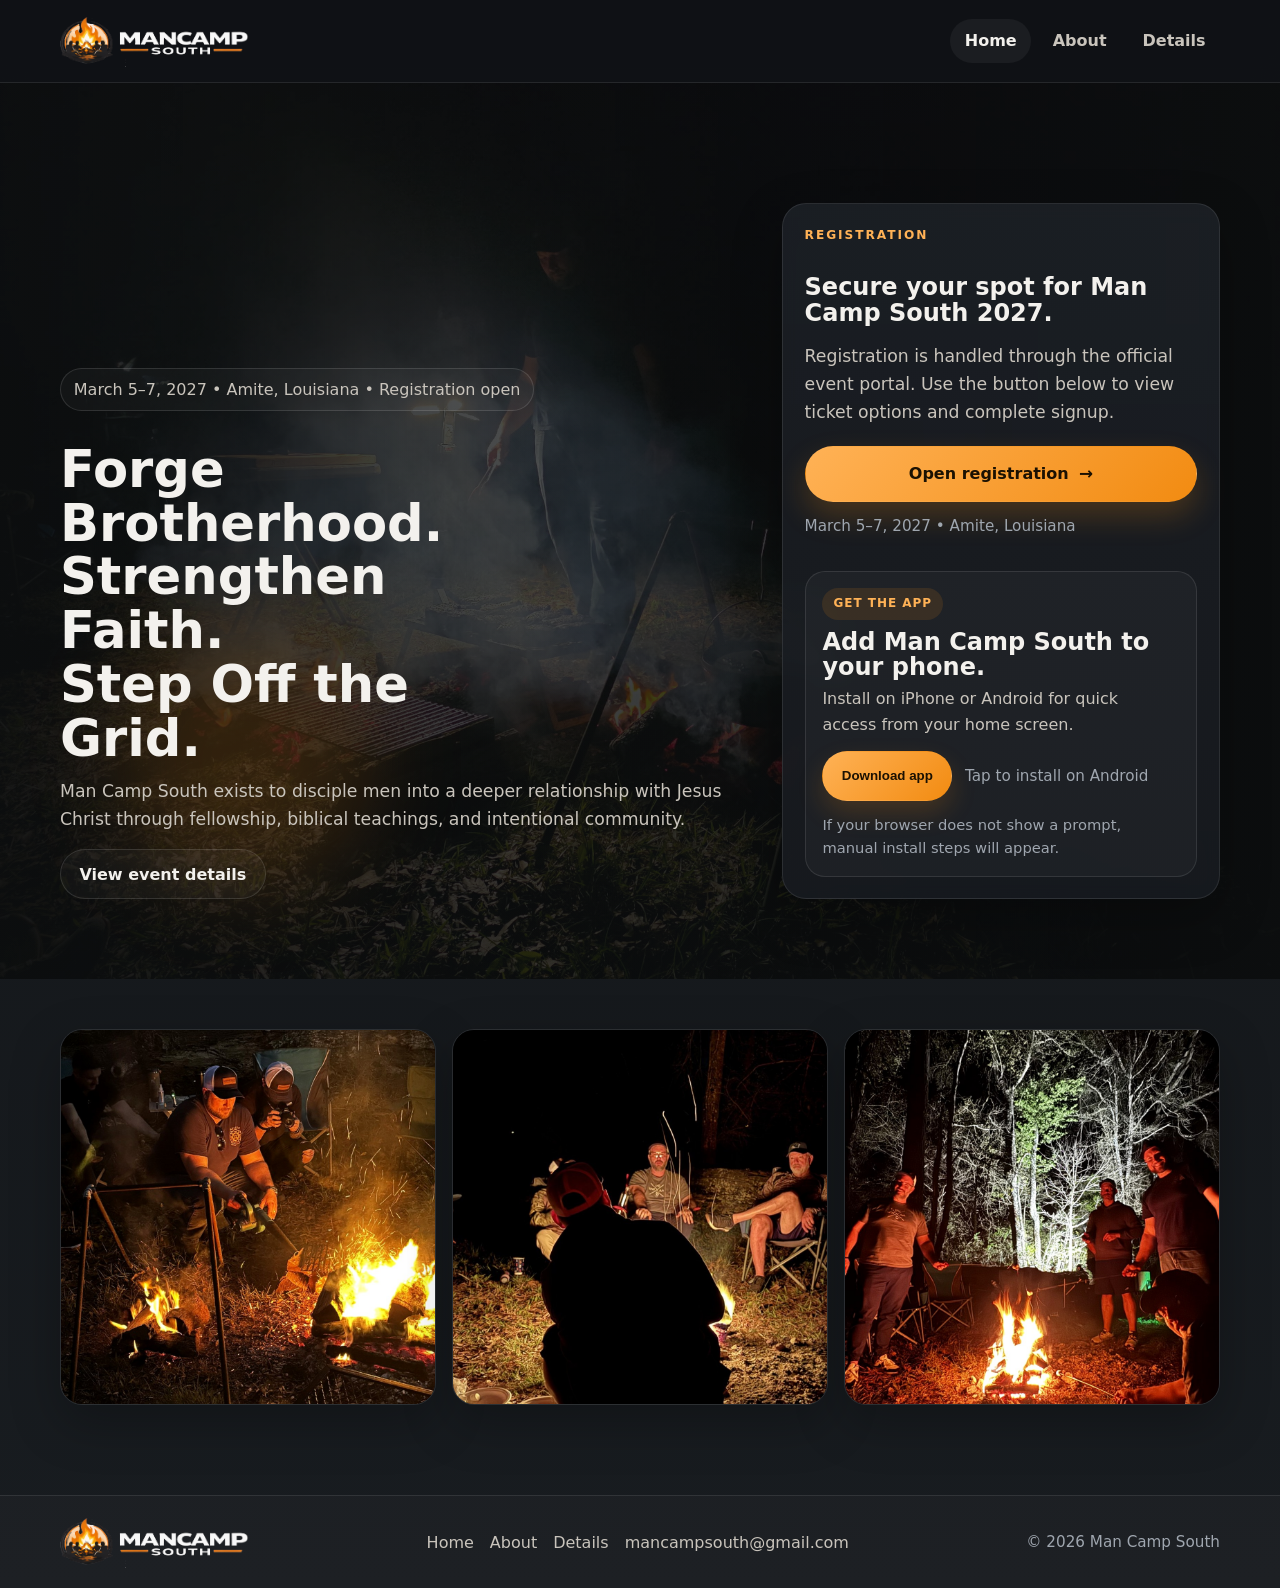
==== index.html @ b83e95d1 "Add files via upload" ====
<!DOCTYPE html>
<html lang="en">
<head>
  <meta charset="UTF-8" />
  <meta name="viewport" content="width=device-width, initial-scale=1.0" />
  <title>Man Camp South 2027</title>
  <meta name="description" content="Faith-centered men’s camp in Amite City, Louisiana focused on discipleship, fellowship, and biblical teaching. March 5–7, 2027." />
  <meta property="og:title" content="Man Camp South 2027" />
  <meta property="og:description" content="Faith-centered men’s camp in Amite City, Louisiana focused on discipleship, fellowship, and biblical teaching. March 5–7, 2027." />
  <meta property="og:image" content="assets/images/hero-home.jpg" />
  <link rel="icon" href="favicon.png" type="image/png" />
  <link rel="apple-touch-icon" href="icon-192.png" />
  <meta name="theme-color" content="#141619" />
  <meta name="apple-mobile-web-app-capable" content="yes" />
  <meta name="apple-mobile-web-app-status-bar-style" content="black-translucent" />
  <link rel="manifest" href="site.webmanifest" />
  <link rel="stylesheet" href="assets/css/styles.css" />
  <script defer src="assets/js/config.js"></script>
  <script defer src="assets/js/site.js"></script>
</head>
<body>
  <header class="site-header">
  <div class="container header-inner">
    <a class="brand" href="/" aria-label="Man Camp South home">
      <img src="assets/brand/logo-full.png" alt="Man Camp South logo" class="site-logo">
    </a>
    <nav class="nav">

        <a class="active" href="/">Home</a>
        <a href="/about/">About</a>
        <a href="/details/">Details</a>
      
    </nav>
  </div>
</header>

  <main>
    <section class="hero hero-clean">
      <div class="container hero-inner hero-grid">
        <div class="hero-copy hero-copy-tight">
          <div class="hero-kicker">March 5–7, 2027 • Amite, Louisiana • Registration open</div>
          <h1>Forge Brotherhood.<br>Strengthen Faith.<br>Step Off the Grid.</h1>
          <p class="lead">Man Camp South exists to disciple men into a deeper relationship with Jesus Christ through fellowship, biblical teachings, and intentional community.</p>
          <div class="btn-row">
            <a class="btn btn-secondary" href="/details/">View event details</a>
          </div>
        </div>
        <div class="hero-aside card glass-card registration-card" id="registration-widget">
          <div class="eyebrow">Registration</div>
          <h3>Secure your spot for Man Camp South 2027.</h3>
          <p class="lead small-card-copy">Registration is handled through the official event portal. Use the button below to view ticket options and complete signup.</p>
          <div class="registration-actions">
            <a class="btn btn-primary btn-register-lg" href="https://events.franklynsolutions.com/mancampsouth/mcs-2027" target="_blank" rel="noopener">Open registration</a>
            <div class="small">March 5–7, 2027 • Amite, Louisiana</div>
          </div>
          <div class="install-panel" id="install-panel">
            <div class="install-badge">Get the app</div>
            <h3>Add Man Camp South to your phone.</h3>
            <p class="small-card-copy">Install on iPhone or Android for quick access from your home screen.</p>
            <div class="install-actions">
              <button class="btn btn-primary" type="button" id="install-app-btn">Download app</button>
              <div class="small" id="install-status">Works on iPhone and Android</div>
            </div>
            <div class="install-help" id="install-help" hidden></div>
          </div>
        </div>
      </div>
    </section>

    <section class="section-sm">
      <div class="container gallery-band gallery-band-polished gallery-band-centered">
        <img src="assets/images/steaks-vertical-card.jpg" alt="Preparing food over the fire">
        <img src="assets/images/campfire-wide-card.jpg" alt="Campfire cooking scene at night">
        <img src="assets/images/pot-vertical-card.jpg" alt="Dutch oven over the fire">
      </div>
    </section>
  </main>

  <footer class="site-footer">
  <div class="container footer-inner">
    <div class="footer-brand-wrap">
      <a class="footer-brand" href="/" aria-label="Man Camp South home">
        <img src="assets/brand/logo-full.png" alt="Man Camp South logo" class="footer-logo">
      </a>
    </div>
    <div class="footer-links">
      <a href="/">Home</a>
      <a href="/about/">About</a>
      <a href="/details/">Details</a>
      <a data-email href="mailto:mancampsouth@gmail.com">mancampsouth@gmail.com</a>
    </div>
    <div class="small">© <span id="year"></span> Man Camp South</div>
  </div>
</footer>
  <div class="install-modal" id="install-modal" hidden>
    <div class="install-dialog">
      <div class="install-badge">Install Man Camp South</div>
      <h3 id="install-modal-title">Add this site to your home screen</h3>
      <p id="install-modal-copy">Use the steps below to install the site like an app.</p>
      <div class="install-steps" id="install-steps"></div>
      <div class="btn-row">
        <button class="btn btn-primary" type="button" id="install-close-btn">Done</button>
      </div>
    </div>
  </div>
</body>
</html>
---- assets/css/styles.css ----
:root{
  --bg:#141619;
  --bg-2:#1b1f24;
  --bg-3:#232830;
  --card:#20252c;
  --card-soft:rgba(255,255,255,.04);
  --text:#f3f1ed;
  --muted:#c9c4bc;
  --muted-2:#9fa6af;
  --line:rgba(255,255,255,.09);
  --accent:#f28b11;
  --accent-2:#ffb256;
  --accent-soft:rgba(242,139,17,.12);
  --shadow:0 18px 50px rgba(0,0,0,.26);
  --radius:24px;
  --radius-sm:18px;
  --max:1160px;
}
*{box-sizing:border-box}
html{scroll-behavior:smooth}
body{
  margin:0;
  font-family:Inter,ui-sans-serif,system-ui,-apple-system,BlinkMacSystemFont,"Segoe UI",sans-serif;
  background:linear-gradient(180deg,#121417 0%,#181c20 100%);
  color:var(--text);
  line-height:1.6;
}
a{color:inherit;text-decoration:none}
img{display:block;max-width:100%}
.container{width:min(var(--max),calc(100% - 2rem));margin:0 auto}
.section{padding:80px 0}
.section-sm{padding:50px 0}
.section-tight{padding:34px 0}
h1,h2,h3{margin:0 0 .8rem;line-height:1.05}
h1{font-size:clamp(3rem,7vw,5.5rem);max-width:12ch}
h2{font-size:clamp(2rem,4vw,3rem)}
h3{font-size:1.15rem}
p{margin:0 0 1rem;color:var(--muted)}
.lead{font-size:1.08rem;max-width:64ch}
.small{font-size:.95rem;color:var(--muted-2)}
.eyebrow{
  display:inline-block;
  text-transform:uppercase;
  letter-spacing:.16em;
  font-size:.76rem;
  font-weight:800;
  color:var(--accent-2);
  margin-bottom:.9rem;
}
.muted-note{color:var(--muted-2)}
.site-header{
  position:sticky;top:0;z-index:20;
  backdrop-filter:blur(14px);
  background:rgba(16,18,21,.86);
  border-bottom:1px solid var(--line);
}
.header-inner{
  min-height:82px;
  display:flex;align-items:center;justify-content:space-between;gap:1rem;
}
.brand{display:inline-flex;align-items:center}
.brand img{display:block;width:auto}
.nav{display:flex;gap:.45rem;flex-wrap:wrap;align-items:center}
.nav a{
  color:var(--muted);
  font-weight:700;
  padding:.58rem .9rem;
  border-radius:999px;
  transition:.18s ease;
}
.nav a:hover,.nav a.active{
  color:var(--text);
  background:rgba(255,255,255,.05);
}
.btn-row{display:flex;gap:.9rem;flex-wrap:wrap}
.btn{
  display:inline-flex;align-items:center;justify-content:center;
  min-height:50px;padding:0 1.15rem;border-radius:999px;
  border:1px solid transparent;font-weight:800;transition:.18s ease;
}
.btn:hover{transform:translateY(-1px)}
.btn-primary{
  color:#1b1102;
  background:linear-gradient(135deg,var(--accent-2),var(--accent));
  box-shadow:0 12px 26px rgba(242,139,17,.18);
}
.btn-secondary{
  background:rgba(255,255,255,.03);
  border-color:rgba(255,255,255,.12);
}
.btn-disabled{opacity:.62;cursor:default;pointer-events:none}
.hero{
  position:relative;isolation:isolate;min-height:min(88vh,820px);
  display:grid;align-items:end;
}
.hero:before{
  content:"";position:absolute;inset:0;z-index:-2;
  background:
    linear-gradient(90deg, rgba(12,14,15,.9) 0%, rgba(12,14,15,.62) 42%, rgba(12,14,15,.9) 100%),
    linear-gradient(180deg, rgba(12,14,15,.15), rgba(12,14,15,.55)),
    url('../images/hero-home.jpg') center/cover no-repeat;
}
.hero:after{
  content:"";position:absolute;left:9%;bottom:10%;width:260px;height:260px;border-radius:50%;
  background:rgba(242,139,17,.16);filter:blur(44px);z-index:-1;
}
.hero-inner{padding:7.5rem 0 5rem}
.hero-copy{max-width:720px}
.hero-copy img.hero-logo{width:min(100%,440px);margin:0 0 1.15rem}
.hero-kicker{
  display:inline-flex;align-items:center;gap:.5rem;
  border:1px solid rgba(255,255,255,.12);
  background:rgba(255,255,255,.03);
  color:var(--muted);
  padding:.48rem .8rem;border-radius:999px;margin-bottom:1rem;
}
.hero-summary{
  margin-top:2rem;display:grid;grid-template-columns:repeat(3,minmax(0,1fr));gap:1rem;max-width:920px;
}
.summary-pill{
  padding:1rem 1rem 1.05rem;border-radius:20px;background:rgba(255,255,255,.05);
  border:1px solid rgba(255,255,255,.08)
}
.summary-pill strong{display:block;margin-bottom:.2rem}
.gallery-band{display:grid;grid-template-columns:1.4fr .9fr .9fr;gap:1rem}
.gallery-band img{
  width:100%;height:280px;object-fit:cover;border-radius:22px;border:1px solid var(--line);box-shadow:var(--shadow)
}
.grid-3,.grid-2,.products-grid,.stats-grid,.faq-grid{display:grid;gap:1.15rem}
.grid-3{grid-template-columns:repeat(3,minmax(0,1fr))}
.grid-2{grid-template-columns:repeat(2,minmax(0,1fr))}
.stats-grid{grid-template-columns:repeat(4,minmax(0,1fr))}
.products-grid{grid-template-columns:repeat(3,minmax(0,1fr))}
.faq-grid{grid-template-columns:repeat(2,minmax(0,1fr))}
.card{
  background:linear-gradient(180deg, rgba(255,255,255,.05), rgba(255,255,255,.03));
  border:1px solid var(--line);border-radius:var(--radius);padding:1.35rem;box-shadow:var(--shadow)
}
.card.flat{box-shadow:none}
.icon-badge{
  width:46px;height:46px;border-radius:14px;
  display:inline-flex;align-items:center;justify-content:center;
  background:var(--accent-soft);color:var(--accent-2);font-weight:900;margin-bottom:.95rem
}
.split{display:grid;grid-template-columns:1.03fr .97fr;gap:1.25rem;align-items:stretch}
.panel-image{overflow:hidden;border-radius:var(--radius);border:1px solid var(--line);box-shadow:var(--shadow)}
.panel-image img{width:100%;height:100%;object-fit:cover}
.cta-band{
  display:flex;align-items:center;justify-content:space-between;flex-wrap:wrap;gap:1.2rem;
  padding:1.4rem;border-radius:26px;border:1px solid rgba(242,139,17,.24);
  background:linear-gradient(135deg, rgba(242,139,17,.17), rgba(255,255,255,.03));
}
.notice{
  border:1px solid rgba(242,139,17,.25);background:rgba(242,139,17,.08);
  color:#f0dfc8;padding:1rem 1.05rem;border-radius:18px
}
.mono{font-family:ui-monospace,SFMono-Regular,Menlo,Consolas,monospace}
.kv-list{display:grid;gap:.55rem}
.kv-row{
  display:grid;grid-template-columns:190px 1fr;gap:1rem;padding:.8rem 0;border-bottom:1px solid var(--line)
}
.kv-row strong{color:var(--text)}
.timeline{display:grid;gap:.9rem}
.timeline-item{
  padding:1rem 1rem 1.05rem;border-radius:18px;background:rgba(255,255,255,.03);border:1px solid var(--line)
}
.timeline-item h3{margin-bottom:.25rem}
.check-list{display:grid;gap:.7rem}
.check-list > div{display:flex;gap:.7rem;align-items:flex-start}
.check{
  width:24px;height:24px;display:inline-flex;align-items:center;justify-content:center;
  background:var(--accent-soft);border-radius:999px;color:var(--accent-2);font-weight:900;flex:0 0 24px
}
.tag{
  display:inline-flex;align-items:center;border-radius:999px;
  padding:.38rem .7rem;background:var(--accent-soft);color:var(--accent-2);font-weight:800;font-size:.78rem;
  text-transform:uppercase;letter-spacing:.08em;margin-bottom:.65rem
}
.hero-subpage{
  position:relative;
  isolation:isolate;
  min-height:min(82vh,760px);
  display:flex;
  align-items:end;
  padding:0;
}
.hero-subpage:before{
  content:"";
  position:absolute;
  inset:0;
  z-index:-1;
  background:
    linear-gradient(180deg, rgba(12,14,15,.22), rgba(12,14,15,.58)),
    var(--hero-bg) center/cover no-repeat;
}
.hero-subpage .hero-inner{padding:6.5rem 0 4rem}
.banner{border-radius:24px;border:1px solid var(--line);overflow:hidden;box-shadow:var(--shadow)}
.banner img{width:100%}
.site-footer{
  margin-top:40px;border-top:1px solid var(--line);background:rgba(255,255,255,.02)
}
.footer-inner{
  min-height:92px;padding:1.2rem 0;display:flex;justify-content:space-between;align-items:center;gap:1rem;flex-wrap:wrap
}
.footer-links{display:flex;gap:1rem;flex-wrap:wrap}
.footer-links a{color:var(--muted)}
.product-card{
  overflow:hidden;border:1px solid var(--line);border-radius:24px;background:rgba(255,255,255,.03);box-shadow:var(--shadow)
}
.product-media img{width:100%;height:240px;object-fit:cover}
.product-body{padding:1.15rem}
.product-meta{display:flex;align-items:center;justify-content:space-between;gap:1rem;margin:1rem 0}
.price{font-size:1.3rem;font-weight:900;color:var(--text)}
.hero-minor-copy{max-width:56ch}
@media (max-width:980px){
  .grid-3,.stats-grid,.products-grid,.hero-summary,.faq-grid{grid-template-columns:1fr 1fr}
  .split,.gallery-band{grid-template-columns:1fr}
  .gallery-band img,.product-media img{height:240px}
}
@media (max-width:680px){
  .header-inner{padding:.5rem 0}
  .nav{width:100%}
  .grid-3,.grid-2,.stats-grid,.products-grid,.hero-summary,.faq-grid{grid-template-columns:1fr}
  .kv-row{grid-template-columns:1fr}
  h1{font-size:clamp(2.6rem,12vw,4rem)}
  .hero-inner{padding:6.5rem 0 4rem}
  .hero-copy img.hero-logo{width:min(100%,320px)}
  .site-logo{height:auto;width:auto;max-width:100%;max-height:68px;display:block;object-fit:contain}
  .footer-logo{height:auto;width:auto;max-width:100%;max-height:52px;display:block;object-fit:contain}
}

.site-logo{height:auto;width:auto;max-width:100%;max-height:68px;display:block;object-fit:contain}
.footer-brand{display:inline-flex;align-items:center}
.footer-logo{height:auto;width:auto;max-width:100%;max-height:52px;display:block;object-fit:contain}
.footer-brand-wrap{display:flex;align-items:center}
.hero-clean{min-height:min(82vh,760px)}
.hero-grid{display:grid;grid-template-columns:minmax(0,1.15fr) minmax(300px,.72fr);gap:1.4rem;align-items:end}
.hero-copy-tight{max-width:none}
.hero-mark{margin:0 0 1rem}
.hero-wordmark{font-size:clamp(3.1rem,8vw,6rem);font-weight:900;line-height:.92;letter-spacing:.01em;color:#fbf8f4;text-shadow:0 10px 30px rgba(0,0,0,.25)}
.hero-submark{display:flex;align-items:center;gap:.9rem;font-size:clamp(1.2rem,2vw,1.8rem);font-weight:900;letter-spacing:.42em;color:#fbf8f4;margin-top:.45rem}
.hero-submark span{flex:0 0 clamp(3.2rem,7vw,6rem);height:6px;border-radius:999px;background:linear-gradient(90deg,var(--accent),var(--accent-2))}
.hero-clean h1{font-size:clamp(2rem,4vw,3.35rem);max-width:14ch;margin-top:1rem}
.hero-aside{align-self:end}
.glass-card{background:linear-gradient(180deg,rgba(30,34,40,.82),rgba(23,26,31,.92));backdrop-filter:blur(8px);border:1px solid rgba(255,255,255,.09)}
.mini-points{display:grid;gap:.9rem;margin-top:1rem}
.mini-points div{display:grid;gap:.2rem}
.mini-points strong{font-size:1rem}
.mini-points span{color:var(--muted-2);font-size:.95rem}
.gallery-band-polished{border:none;background:transparent;padding:0;gap:1rem}
.gallery-band-polished img{border-radius:22px;border:1px solid var(--line);box-shadow:var(--shadow)}
.quick-grid{display:grid;gap:1rem}
.quick-grid-3{grid-template-columns:repeat(3,minmax(0,1fr))}
.compact-card{padding:1.2rem 1.1rem;min-height:unset}
.compact-card h3{margin-bottom:.35rem;font-size:1rem}
.compact-card p{margin:0;color:var(--muted)}
.split-balanced{grid-template-columns:repeat(2,minmax(0,1fr));align-items:stretch}
.accent-card{background:linear-gradient(180deg,rgba(242,139,17,.12),rgba(255,255,255,.03));border-color:rgba(242,139,17,.22)}
.notice strong{color:#fff}
@media (max-width: 960px){
  .hero-grid,.split-balanced,.quick-grid-3{grid-template-columns:1fr}
  .hero-aside{max-width:680px}
  .site-logo{height:auto;width:auto;max-width:100%;max-height:68px;display:block;object-fit:contain}
  .footer-logo{height:auto;width:auto;max-width:100%;max-height:52px;display:block;object-fit:contain}
}
@media (max-width: 640px){
  .wm-top{font-size:1.3rem}
  .wm-bottom{font-size:.72rem;gap:.35rem;letter-spacing:.24em}
  .wm-line{width:1.35rem;height:3px}
  .hero-submark{gap:.55rem;letter-spacing:.28em}
  .hero-submark span{height:4px}
}


.pretix-shell{padding:1.35rem;display:grid;gap:.8rem}
.pretix-shell h3{margin-bottom:.1rem}
.pretix-widget-compat{display:block;width:100%;min-height:420px}
.pretix-fallback{border:1px solid var(--line);border-radius:18px;padding:1rem;background:rgba(255,255,255,.03)}
.gallery-band-squares{grid-template-columns:repeat(3,minmax(0,1fr))}
.gallery-band-squares img{aspect-ratio:1/1;height:auto}
@media (max-width:980px){
  .gallery-band-squares{grid-template-columns:1fr}
  .gallery-band-squares img{aspect-ratio:16/10}
}


.gallery-band-centered{grid-template-columns:repeat(3,minmax(0,1fr));align-items:center}
.gallery-band-centered img:first-child,.gallery-band-centered img:last-child{aspect-ratio:1/1;height:auto}
.gallery-band-centered img:nth-child(2){aspect-ratio:1/1;height:auto;object-fit:cover}
.pretix-widget-note{color:var(--muted);margin-top:-.2rem}
.pretix-actions{margin-top:-.2rem}
.pretix-shell.widget-active{box-shadow:0 0 0 1px rgba(242,139,17,.35),0 16px 36px rgba(0,0,0,.24)}
.speaker-card-full{max-width:100%}
.site-footer .small:empty{display:none}
.speaker-feature{display:grid;grid-template-columns:minmax(280px,420px) minmax(0,1fr);gap:1.25rem;align-items:stretch}
.speaker-photo{padding:0;overflow:hidden;border-radius:var(--radius)}
.speaker-photo img{width:100%;height:100%;aspect-ratio:1/1;object-fit:cover;object-position:center top}
.speaker-copy{display:flex;flex-direction:column;justify-content:center}
@media (max-width:980px){.speaker-feature{grid-template-columns:1fr}}
@media (max-width:980px){
  .gallery-band-centered{grid-template-columns:1fr}
  .gallery-band-centered img:first-child,.gallery-band-centered img:last-child{aspect-ratio:16/10}
  .gallery-band-centered img:nth-child(2){height:240px}
}


.registration-card{display:grid;gap:1rem;align-content:center;min-height:360px}
.registration-card h3{font-size:1.5rem;margin-bottom:.1rem}
.small-card-copy{max-width:34ch;margin:0}
.registration-actions{display:grid;gap:.8rem;margin-top:.2rem}
.btn-register-lg{min-height:56px;font-size:1rem;padding:0 1.4rem;box-shadow:0 14px 30px rgba(242,139,17,.22)}
.btn-register-lg:after{content:"→";margin-left:.65rem;font-size:1.05rem}


/* v9 refinements */
.brand img.site-logo,.footer-logo{height:auto;width:auto;max-width:100%;max-height:52px;display:block;object-fit:contain}
.registration-card-inline{min-height:auto;grid-template-columns:minmax(0,1fr) auto;align-items:center;padding:1.4rem 1.5rem;}
.registration-card-inline .small-card-copy{max-width:50ch;}
.registration-section{padding-top:28px;padding-bottom:10px;}
@media (max-width:820px){.registration-card-inline{grid-template-columns:1fr;}}


.hero-subpage .hero-inner.hero-grid{display:grid;grid-template-columns:minmax(0,1.15fr) minmax(300px,.72fr);gap:1.4rem;align-items:end}
.hero-subpage .hero-copy{max-width:none}
.hero-subpage .registration-card{margin-top:0}
@media (max-width: 960px){
  .hero-subpage .hero-inner.hero-grid{grid-template-columns:1fr}
}


/* v11 consistency updates */
.hero-subpage .eyebrow{
  font-size:1rem;
  letter-spacing:.16em;
}
.hero-subpage h1{
  font-size:clamp(2rem,4vw,3.35rem);
  max-width:14ch;
  margin-top:1rem;
}
.hero-subpage .lead{
  font-size:1.12rem;
}



/* v13 mobile logo scaling fix */
.brand{display:inline-flex;align-items:center;max-width:100%}
.footer-brand{display:inline-flex;align-items:center;max-width:100%}
@media (max-width:680px){
  .hero-subpage{min-height:auto}
  .site-logo{height:auto;width:auto;max-width:100%;max-height:68px;display:block;object-fit:contain}
  .footer-logo{height:auto;width:auto;max-width:100%;max-height:52px;display:block;object-fit:contain}
}


/* v15 consistency and details cleanup */
.hero-subpage.hero-subpage-home{
  position:relative;
  isolation:isolate;
  min-height:min(88vh,820px);
  display:grid;
  align-items:end;
}
.hero-subpage.hero-subpage-home:before{
  content:"";
  position:absolute;
  inset:0;
  z-index:-1;
  background:
    linear-gradient(90deg, rgba(12,14,15,.9) 0%, rgba(12,14,15,.62) 42%, rgba(12,14,15,.9) 100%),
    linear-gradient(180deg, rgba(12,14,15,.15), rgba(12,14,15,.55)),
    url('../images/hero-home.jpg') center/cover no-repeat;
}
.hero-subpage.hero-subpage-home .hero-inner{
  padding:4.75rem 0 3.25rem;
}
.section-first-after-hero{
  padding-top:24px;
}
.faq-grid-compact{
  grid-template-columns:1fr;
  gap:.85rem;
  margin-top:.35rem;
}
.faq-grid-compact .card.flat{
  padding:1rem 1rem 1.05rem;
}
.faq-grid-compact h3{
  font-size:1rem;
  margin-bottom:.35rem;
}
@media (max-width:680px){
  .hero-subpage.hero-subpage-home{
    min-height:auto;
  }
  .hero-subpage.hero-subpage-home .hero-inner{
    padding:4rem 0 2.5rem;
  }
  .section-first-after-hero{
    padding-top:18px;
  }
}


.install-panel{margin-top:1rem;padding:1rem 1.05rem;border-radius:20px;border:1px solid rgba(255,255,255,.1);background:rgba(255,255,255,.03)}
.install-panel h3{margin:0 0 .35rem}
.install-panel p{margin:0 0 .85rem}
.install-actions{display:flex;flex-wrap:wrap;gap:.8rem;align-items:center}
.install-help{margin-top:.75rem;color:var(--muted-2);font-size:.92rem}
.install-help[hidden],.install-modal[hidden]{display:none !important}
.install-badge{display:inline-flex;align-items:center;gap:.45rem;padding:.4rem .7rem;border-radius:999px;background:var(--accent-soft);color:var(--accent-2);font-size:.75rem;font-weight:800;text-transform:uppercase;letter-spacing:.08em;margin-bottom:.65rem}
.install-modal{position:fixed;inset:0;z-index:50;background:rgba(7,9,11,.72);backdrop-filter:blur(10px);display:grid;place-items:center;padding:1rem}
.install-dialog{width:min(560px,100%);padding:1.35rem;border-radius:24px;border:1px solid var(--line);background:linear-gradient(180deg, rgba(32,37,44,.98), rgba(24,28,32,.98));box-shadow:var(--shadow)}
.install-steps{display:grid;gap:.8rem;margin:1rem 0}
.install-step{display:flex;gap:.75rem;align-items:flex-start;padding:.8rem .85rem;border-radius:18px;background:rgba(255,255,255,.03);border:1px solid var(--line)}
.install-step span{width:26px;height:26px;display:inline-flex;align-items:center;justify-content:center;border-radius:999px;background:var(--accent-soft);color:var(--accent-2);font-weight:900;flex:0 0 26px}
.body-lock{overflow:hidden}

.brand img.site-logo{max-height:68px}
.footer-logo{max-height:52px}
@media (max-width:680px){.brand img.site-logo{max-height:64px}.footer-logo{max-height:52px}}


/* v22 header + install refinements */
.header-inner{flex-wrap:nowrap}
.brand{flex:0 0 auto}
.nav{flex:1 1 auto;justify-content:flex-end}
#install-app-btn.btn-primary{color:#1b1102}
@media (max-width:680px){
  .header-inner{gap:.6rem;align-items:center}
  .nav{width:auto;gap:.2rem;justify-content:flex-end;flex-wrap:wrap}
  .nav a{padding:.5rem .72rem;font-size:.95rem}
  .brand img.site-logo{max-height:46px}
}
.brand img.site-logo{max-height:52px}
.footer-logo{max-height:52px}


/* v24 mobile header/nav correction */
.nav a{white-space:nowrap}
@media (max-width:680px){
  .header-inner{
    min-height:72px;
    gap:.5rem;
    align-items:center;
    justify-content:space-between;
    flex-wrap:nowrap;
  }
  .brand{
    flex:0 0 auto;
    min-width:0;
  }
  .brand img.site-logo{
    max-height:52px;
    width:auto;
    display:block;
  }
  .nav{
    flex:0 1 auto;
    width:auto;
    gap:.16rem;
    justify-content:flex-end;
    align-items:center;
    flex-wrap:nowrap;
  }
  .nav a{
    padding:.42rem .58rem;
    font-size:.88rem;
    line-height:1;
  }
}
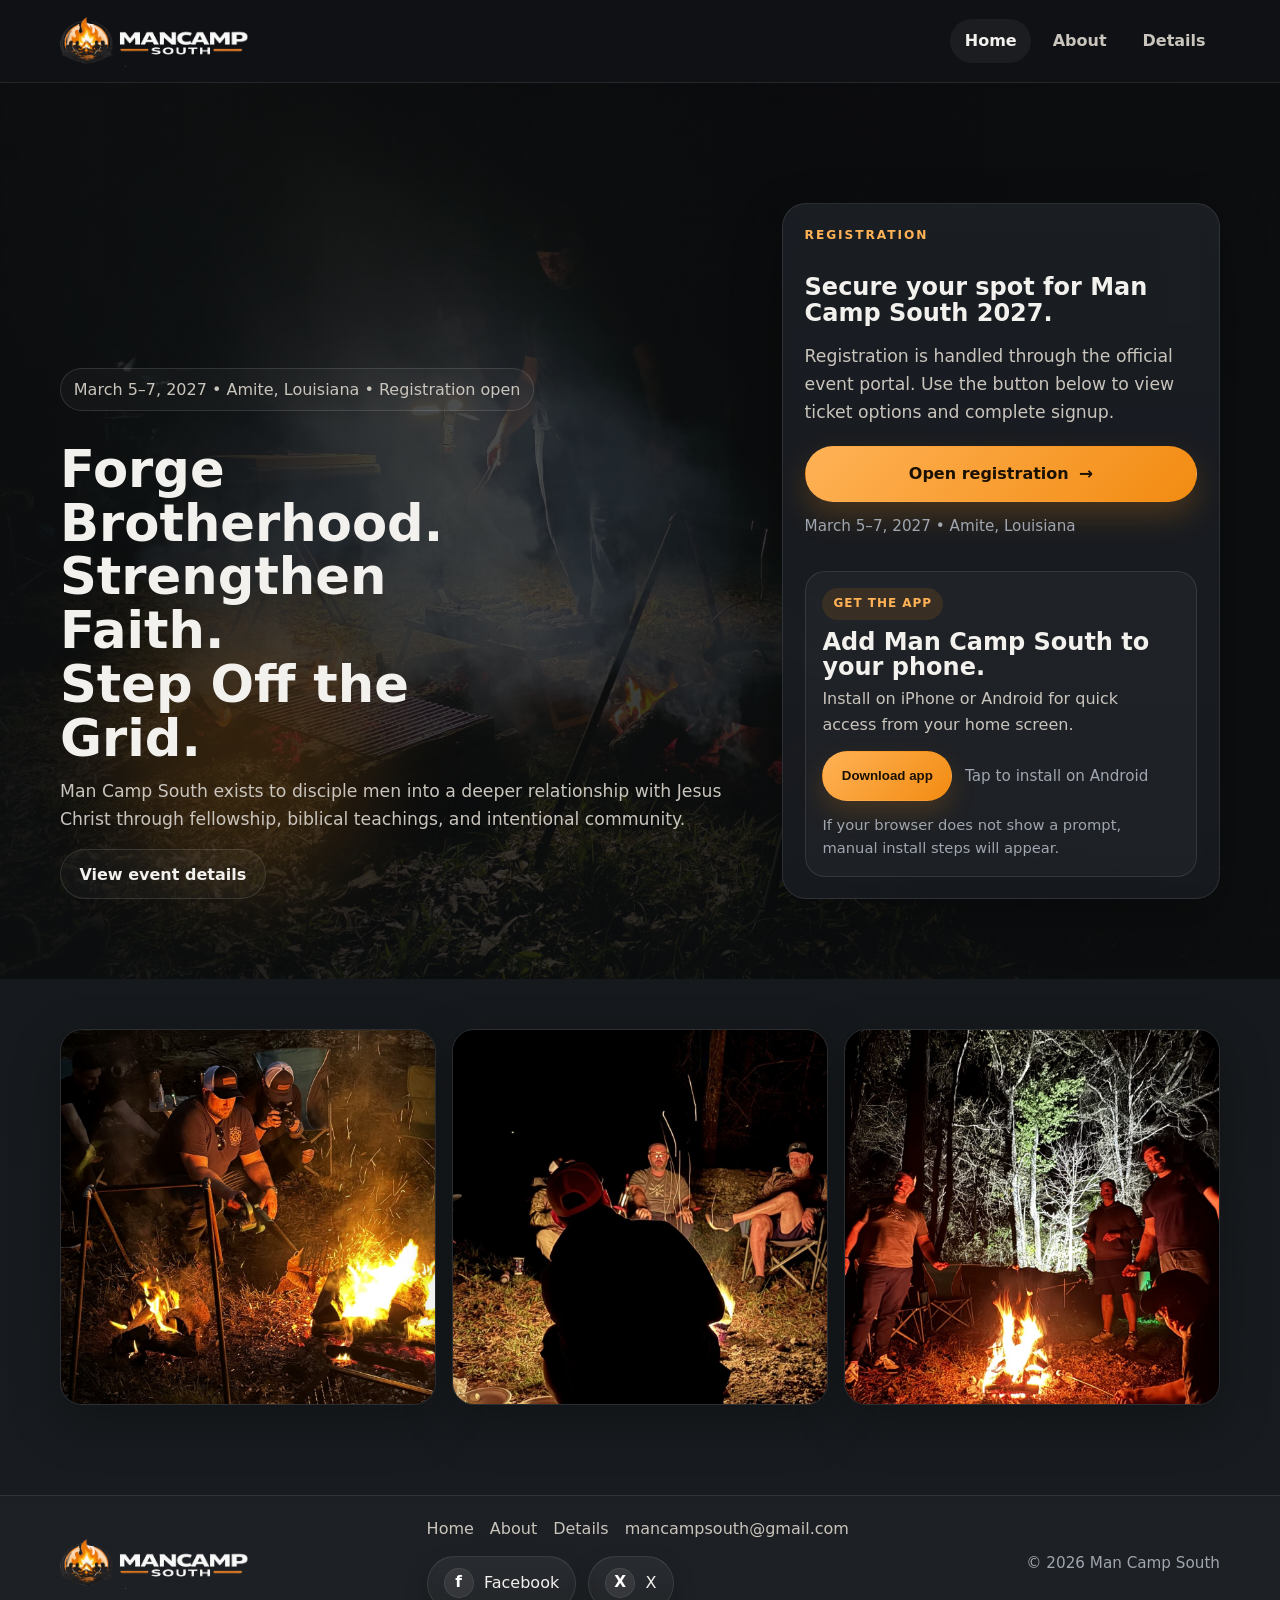
==== commit 81af8b35: "Add files via upload" ====
--- a/index.html
+++ b/index.html
@@ -83,11 +83,23 @@
         <img src="assets/brand/logo-full.png" alt="Man Camp South logo" class="footer-logo">
       </a>
     </div>
-    <div class="footer-links">
-      <a href="/">Home</a>
-      <a href="/about/">About</a>
-      <a href="/details/">Details</a>
-      <a data-email href="mailto:mancampsouth@gmail.com">mancampsouth@gmail.com</a>
+    <div class="footer-links-wrap">
+      <div class="footer-links">
+        <a href="/">Home</a>
+        <a href="/about/">About</a>
+        <a href="/details/">Details</a>
+        <a data-email href="mailto:mancampsouth@gmail.com">mancampsouth@gmail.com</a>
+      </div>
+      <div class="footer-socials" aria-label="Social media links">
+        <a class="social-pill" href="https://www.facebook.com/profile.php?id=61587904392355" target="_blank" rel="noopener" aria-label="Follow Man Camp South on Facebook">
+          <span class="social-icon" aria-hidden="true">f</span>
+          <span>Facebook</span>
+        </a>
+        <a class="social-pill" href="https://x.com/mancampsouth" target="_blank" rel="noopener" aria-label="Follow Man Camp South on X">
+          <span class="social-icon" aria-hidden="true">X</span>
+          <span>X</span>
+        </a>
+      </div>
     </div>
     <div class="small">© <span id="year"></span> Man Camp South</div>
   </div>
--- a/assets/css/styles.css
+++ b/assets/css/styles.css
@@ -470,3 +470,44 @@
     line-height:1;
   }
 }
+
+
+/* social links */
+.footer-links-wrap{display:grid;gap:.9rem}
+.footer-socials{display:flex;gap:.75rem;flex-wrap:wrap}
+.social-pill{
+  display:inline-flex;
+  align-items:center;
+  gap:.65rem;
+  padding:.72rem 1rem;
+  border-radius:999px;
+  border:1px solid rgba(255,255,255,.1);
+  background:linear-gradient(180deg,rgba(255,255,255,.055),rgba(255,255,255,.025));
+  color:var(--text);
+  box-shadow:0 10px 24px rgba(0,0,0,.18);
+  transition:transform .18s ease,border-color .18s ease,background .18s ease,box-shadow .18s ease;
+}
+.social-pill:hover{
+  transform:translateY(-2px);
+  border-color:rgba(242,139,17,.4);
+  background:linear-gradient(180deg,rgba(242,139,17,.14),rgba(255,255,255,.04));
+  box-shadow:0 16px 32px rgba(0,0,0,.22);
+}
+.social-icon{
+  width:30px;
+  height:30px;
+  border-radius:50%;
+  display:inline-grid;
+  place-items:center;
+  background:rgba(255,255,255,.08);
+  color:#fff;
+  font-weight:900;
+  font-size:.96rem;
+  line-height:1;
+  border:1px solid rgba(255,255,255,.08);
+}
+@media (max-width:680px){
+  .footer-links-wrap{width:100%}
+  .footer-socials{width:100%}
+  .social-pill{justify-content:center;flex:1 1 160px}
+}
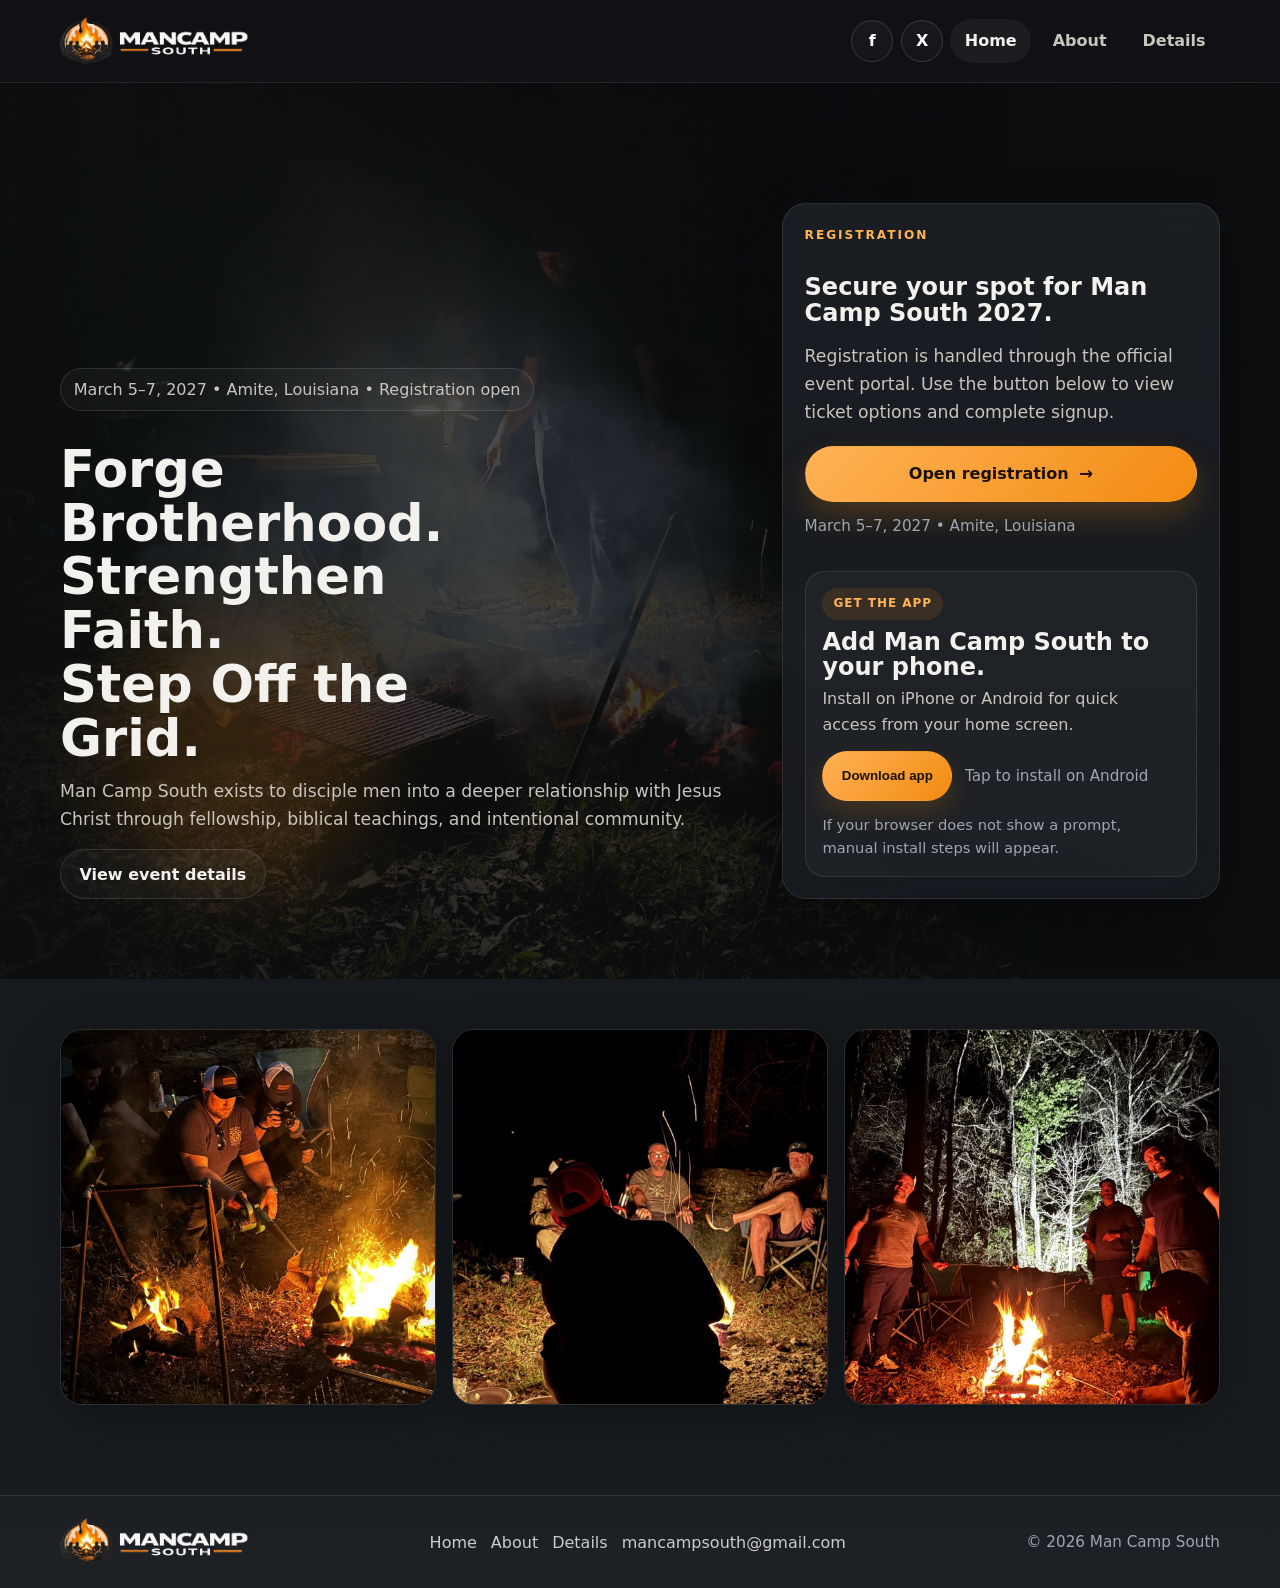
==== commit 969125a4: "Add files via upload" ====
--- a/index.html
+++ b/index.html
@@ -25,6 +25,14 @@
       <img src="assets/brand/logo-full.png" alt="Man Camp South logo" class="site-logo">
     </a>
     <nav class="nav">
+      <div class="nav-socials" aria-label="Social media links">
+        <a class="social-icon-link" href="https://www.facebook.com/profile.php?id=61587904392355" target="_blank" rel="noopener" aria-label="Follow Man Camp South on Facebook">
+          <span class="social-icon" aria-hidden="true">f</span>
+        </a>
+        <a class="social-icon-link" href="https://x.com/mancampsouth" target="_blank" rel="noopener" aria-label="Follow Man Camp South on X">
+          <span class="social-icon" aria-hidden="true">X</span>
+        </a>
+      </div>
 
         <a class="active" href="/">Home</a>
         <a href="/about/">About</a>
@@ -90,17 +98,7 @@
         <a href="/details/">Details</a>
         <a data-email href="mailto:mancampsouth@gmail.com">mancampsouth@gmail.com</a>
       </div>
-      <div class="footer-socials" aria-label="Social media links">
-        <a class="social-pill" href="https://www.facebook.com/profile.php?id=61587904392355" target="_blank" rel="noopener" aria-label="Follow Man Camp South on Facebook">
-          <span class="social-icon" aria-hidden="true">f</span>
-          <span>Facebook</span>
-        </a>
-        <a class="social-pill" href="https://x.com/mancampsouth" target="_blank" rel="noopener" aria-label="Follow Man Camp South on X">
-          <span class="social-icon" aria-hidden="true">X</span>
-          <span>X</span>
-        </a>
-      </div>
-    </div>
+</div>
     <div class="small">© <span id="year"></span> Man Camp South</div>
   </div>
 </footer>
--- a/assets/css/styles.css
+++ b/assets/css/styles.css
@@ -511,3 +511,82 @@
   .footer-socials{width:100%}
   .social-pill{justify-content:center;flex:1 1 160px}
 }
+
+
+/* v25 social icon cleanup */
+.nav{display:flex;gap:.45rem;flex-wrap:wrap;align-items:center}
+.nav-socials,.footer-socials{display:flex;align-items:center;gap:.5rem}
+.social-icon-link{
+  width:42px;
+  height:42px;
+  display:inline-flex;
+  align-items:center;
+  justify-content:center;
+  border-radius:999px;
+  border:1px solid rgba(255,255,255,.14);
+  background:linear-gradient(180deg,rgba(255,255,255,.04),rgba(255,255,255,.02));
+  color:var(--text);
+  transition:transform .18s ease,border-color .18s ease,background .18s ease;
+}
+.social-icon-link:hover{
+  transform:translateY(-1px);
+  border-color:rgba(242,139,17,.35);
+  background:linear-gradient(180deg,rgba(242,139,17,.12),rgba(255,255,255,.03));
+}
+.social-icon-link .social-icon{
+  width:18px;
+  height:18px;
+  border:none;
+  background:transparent;
+  font-size:1rem;
+}
+.footer-links-wrap{display:grid;gap:.9rem}
+.footer-links,.footer-socials{align-items:center}
+.footer-socials{justify-content:flex-start}
+.social-pill{all:unset}
+@media (max-width:680px){
+  .nav{gap:.2rem;justify-content:flex-end;flex-wrap:nowrap}
+  .nav-socials{gap:.35rem;margin-right:.15rem}
+  .social-icon-link{width:38px;height:38px}
+  .footer-socials{width:auto}
+}
+
+
+/* Footer social cleanup */
+.footer-links {
+  display: flex;
+  align-items: center;
+  gap: 14px;
+  flex-wrap: wrap;
+}
+
+.footer-links .social-icon {
+  width: 34px;
+  height: 34px;
+  border-radius: 50%;
+  border: 1px solid rgba(255,255,255,0.2);
+  display: inline-flex;
+  align-items: center;
+  justify-content: center;
+  color: #fff;
+  text-decoration: none;
+  flex: 0 0 auto;
+}
+
+.footer-links .social-icon:hover {
+  background: rgba(255,255,255,0.08);
+}
+
+.footer-links .footer-email {
+  color: #ccc;
+  font-size: 14px;
+}
+
+.footer-links a:not(.social-icon) {
+  color: #ccc;
+  text-decoration: none;
+}
+
+.footer-links a:not(.social-icon):hover {
+  color: #fff;
+}
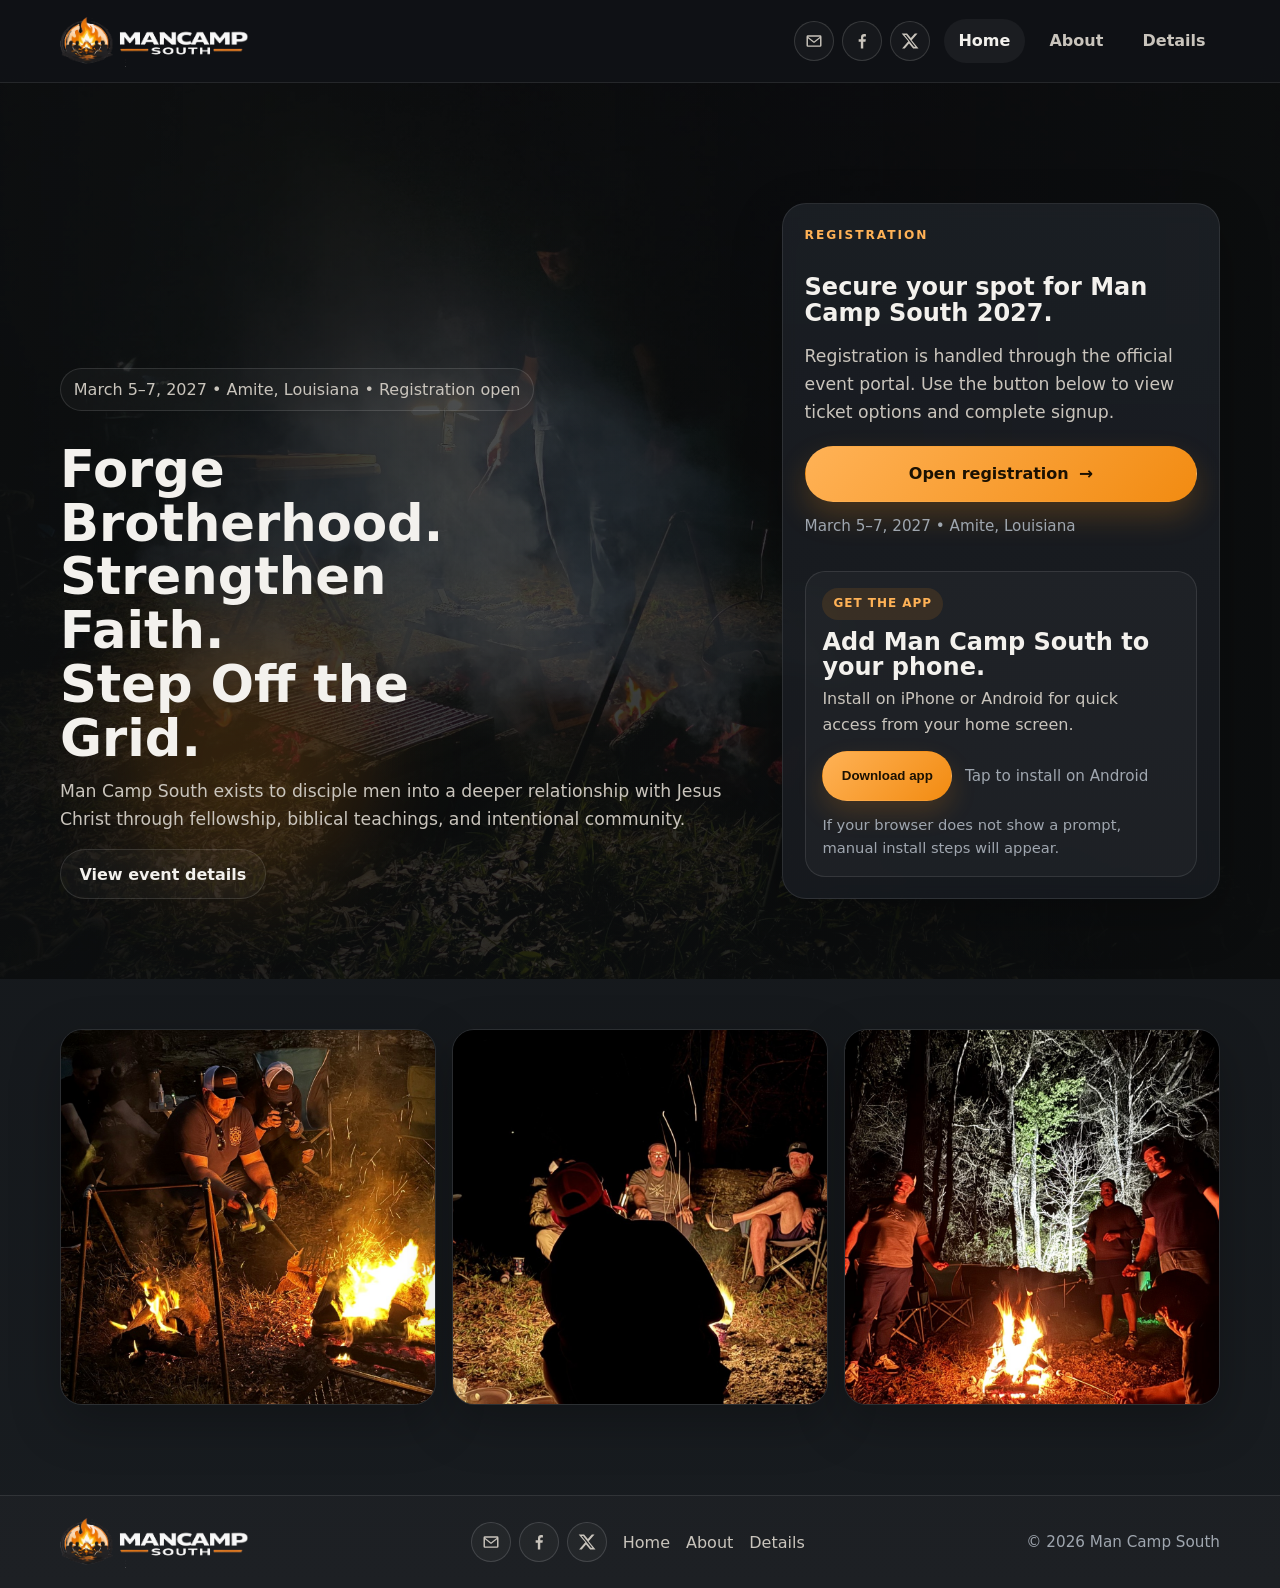
==== commit dd40865e: "Add files via upload" ====
--- a/index.html
+++ b/index.html
@@ -25,19 +25,20 @@
       <img src="assets/brand/logo-full.png" alt="Man Camp South logo" class="site-logo">
     </a>
     <nav class="nav">
-      <div class="nav-socials" aria-label="Social media links">
-        <a class="social-icon-link" href="https://www.facebook.com/profile.php?id=61587904392355" target="_blank" rel="noopener" aria-label="Follow Man Camp South on Facebook">
-          <span class="social-icon" aria-hidden="true">f</span>
+      <div class="nav-socials" aria-label="Contact and social links">
+        <a class="social-link social-link-header" href="mailto:mancampsouth@gmail.com" aria-label="Email Man Camp South">
+          <svg class="social-svg" viewBox="0 0 24 24" aria-hidden="true"><path d="M3 6.75A1.75 1.75 0 0 1 4.75 5h14.5A1.75 1.75 0 0 1 21 6.75v10.5A1.75 1.75 0 0 1 19.25 19H4.75A1.75 1.75 0 0 1 3 17.25V6.75Zm1.8.25 7.2 5.58L19.2 7H4.8Zm14.45 10.5V8.77l-6.71 5.2a.9.9 0 0 1-1.08 0l-6.71-5.2v8.73h14.5Z" fill="currentColor"/></svg>
         </a>
-        <a class="social-icon-link" href="https://x.com/mancampsouth" target="_blank" rel="noopener" aria-label="Follow Man Camp South on X">
-          <span class="social-icon" aria-hidden="true">X</span>
+        <a class="social-link social-link-header" href="https://www.facebook.com/profile.php?id=61587904392355" target="_blank" rel="noopener" aria-label="Follow Man Camp South on Facebook">
+          <svg class="social-svg" viewBox="0 0 24 24" aria-hidden="true"><path d="M13.5 21v-8h2.7l.4-3h-3.1V8.1c0-.9.3-1.6 1.7-1.6h1.5V3.8c-.3 0-1.2-.1-2.2-.1-2.2 0-3.7 1.3-3.7 3.9V10H8v3h2.6v8h2.9Z" fill="currentColor"/></svg>
+        </a>
+        <a class="social-link social-link-header" href="https://x.com/mancampsouth" target="_blank" rel="noopener" aria-label="Follow Man Camp South on X">
+          <svg class="social-svg" viewBox="0 0 24 24" aria-hidden="true"><path d="M17.8 3H21l-7 8 8.2 10h-6.4L10.8 15 5.7 21H2.5l7.5-8.8L2 3h6.5l4.5 5.5L17.8 3Zm-1.1 16h1.8L7.4 4.9H5.5L16.7 19Z" fill="currentColor"/></svg>
         </a>
       </div>
-
-        <a class="active" href="/">Home</a>
-        <a href="/about/">About</a>
-        <a href="/details/">Details</a>
-      
+      <a class="active" href="/">Home</a>
+      <a href="/about/">About</a>
+      <a href="/details/">Details</a>
     </nav>
   </div>
 </header>
@@ -92,13 +93,25 @@
       </a>
     </div>
     <div class="footer-links-wrap">
-      <div class="footer-links">
-        <a href="/">Home</a>
-        <a href="/about/">About</a>
-        <a href="/details/">Details</a>
-        <a data-email href="mailto:mancampsouth@gmail.com">mancampsouth@gmail.com</a>
+      <div class="footer-row">
+        <div class="footer-socials" aria-label="Contact and social links">
+          <a class="social-link social-link-footer" href="mailto:mancampsouth@gmail.com" aria-label="Email Man Camp South">
+            <svg class="social-svg" viewBox="0 0 24 24" aria-hidden="true"><path d="M3 6.75A1.75 1.75 0 0 1 4.75 5h14.5A1.75 1.75 0 0 1 21 6.75v10.5A1.75 1.75 0 0 1 19.25 19H4.75A1.75 1.75 0 0 1 3 17.25V6.75Zm1.8.25 7.2 5.58L19.2 7H4.8Zm14.45 10.5V8.77l-6.71 5.2a.9.9 0 0 1-1.08 0l-6.71-5.2v8.73h14.5Z" fill="currentColor"/></svg>
+          </a>
+          <a class="social-link social-link-footer" href="https://www.facebook.com/profile.php?id=61587904392355" target="_blank" rel="noopener" aria-label="Follow Man Camp South on Facebook">
+            <svg class="social-svg" viewBox="0 0 24 24" aria-hidden="true"><path d="M13.5 21v-8h2.7l.4-3h-3.1V8.1c0-.9.3-1.6 1.7-1.6h1.5V3.8c-.3 0-1.2-.1-2.2-.1-2.2 0-3.7 1.3-3.7 3.9V10H8v3h2.6v8h2.9Z" fill="currentColor"/></svg>
+          </a>
+          <a class="social-link social-link-footer" href="https://x.com/mancampsouth" target="_blank" rel="noopener" aria-label="Follow Man Camp South on X">
+            <svg class="social-svg" viewBox="0 0 24 24" aria-hidden="true"><path d="M17.8 3H21l-7 8 8.2 10h-6.4L10.8 15 5.7 21H2.5l7.5-8.8L2 3h6.5l4.5 5.5L17.8 3Zm-1.1 16h1.8L7.4 4.9H5.5L16.7 19Z" fill="currentColor"/></svg>
+          </a>
+        </div>
+        <div class="footer-links">
+          <a href="/">Home</a>
+          <a href="/about/">About</a>
+          <a href="/details/">Details</a>
+        </div>
       </div>
-</div>
+    </div>
     <div class="small">© <span id="year"></span> Man Camp South</div>
   </div>
 </footer>
--- a/assets/css/styles.css
+++ b/assets/css/styles.css
@@ -473,120 +473,206 @@
 
 
 /* social links */
-.footer-links-wrap{display:grid;gap:.9rem}
-.footer-socials{display:flex;gap:.75rem;flex-wrap:wrap}
-.social-pill{
+.header-socials,.footer-socials{display:flex;align-items:center;gap:.55rem;flex-wrap:wrap}
+.social-link{
   display:inline-flex;
   align-items:center;
-  gap:.65rem;
-  padding:.72rem 1rem;
-  border-radius:999px;
-  border:1px solid rgba(255,255,255,.1);
-  background:linear-gradient(180deg,rgba(255,255,255,.055),rgba(255,255,255,.025));
-  color:var(--text);
-  box-shadow:0 10px 24px rgba(0,0,0,.18);
-  transition:transform .18s ease,border-color .18s ease,background .18s ease,box-shadow .18s ease;
-}
-.social-pill:hover{
-  transform:translateY(-2px);
-  border-color:rgba(242,139,17,.4);
-  background:linear-gradient(180deg,rgba(242,139,17,.14),rgba(255,255,255,.04));
-  box-shadow:0 16px 32px rgba(0,0,0,.22);
-}
-.social-icon{
-  width:30px;
-  height:30px;
-  border-radius:50%;
-  display:inline-grid;
-  place-items:center;
-  background:rgba(255,255,255,.08);
-  color:#fff;
-  font-weight:900;
-  font-size:.96rem;
-  line-height:1;
-  border:1px solid rgba(255,255,255,.08);
-}
-@media (max-width:680px){
-  .footer-links-wrap{width:100%}
-  .footer-socials{width:100%}
-  .social-pill{justify-content:center;flex:1 1 160px}
-}
-
-
-/* v25 social icon cleanup */
-.nav{display:flex;gap:.45rem;flex-wrap:wrap;align-items:center}
-.nav-socials,.footer-socials{display:flex;align-items:center;gap:.5rem}
-.social-icon-link{
-  width:42px;
+  justify-content:center;
+  gap:.55rem;
+  min-width:42px;
   height:42px;
-  display:inline-flex;
-  align-items:center;
-  justify-content:center;
+  padding:0 .9rem;
   border-radius:999px;
   border:1px solid rgba(255,255,255,.14);
-  background:linear-gradient(180deg,rgba(255,255,255,.04),rgba(255,255,255,.02));
+  background:rgba(255,255,255,.03);
+  color:var(--muted);
+  transition:transform .18s ease,border-color .18s ease,background .18s ease,color .18s ease;
+}
+.social-link:hover{
+  transform:translateY(-1px);
   color:var(--text);
-  transition:transform .18s ease,border-color .18s ease,background .18s ease;
-}
-.social-icon-link:hover{
-  transform:translateY(-1px);
-  border-color:rgba(242,139,17,.35);
-  background:linear-gradient(180deg,rgba(242,139,17,.12),rgba(255,255,255,.03));
-}
-.social-icon-link .social-icon{
-  width:18px;
-  height:18px;
-  border:none;
-  background:transparent;
-  font-size:1rem;
-}
+  border-color:rgba(255,255,255,.26);
+  background:rgba(255,255,255,.06);
+}
+.social-link-header{
+  width:40px;
+  min-width:40px;
+  height:40px;
+  padding:0;
+}
+
 .footer-links-wrap{display:grid;gap:.9rem}
-.footer-links,.footer-socials{align-items:center}
-.footer-socials{justify-content:flex-start}
-.social-pill{all:unset}
+.footer-links-wrap .footer-links{align-items:center}
+.footer-socials .social-link{font-size:.95rem;font-weight:700}
+.footer-inner{align-items:center}
+@media (max-width:860px){
+  .header-inner{flex-wrap:wrap}
+  .nav{order:2;flex:1 1 100%;justify-content:flex-start}
+  .header-socials{margin-left:auto}
+}
 @media (max-width:680px){
-  .nav{gap:.2rem;justify-content:flex-end;flex-wrap:nowrap}
-  .nav-socials{gap:.35rem;margin-right:.15rem}
-  .social-icon-link{width:38px;height:38px}
-  .footer-socials{width:auto}
-}
-
-
-/* Footer social cleanup */
-.footer-links {
-  display: flex;
-  align-items: center;
-  gap: 14px;
-  flex-wrap: wrap;
-}
-
-.footer-links .social-icon {
-  width: 34px;
-  height: 34px;
-  border-radius: 50%;
-  border: 1px solid rgba(255,255,255,0.2);
-  display: inline-flex;
-  align-items: center;
-  justify-content: center;
-  color: #fff;
-  text-decoration: none;
-  flex: 0 0 auto;
-}
-
-.footer-links .social-icon:hover {
-  background: rgba(255,255,255,0.08);
-}
-
-.footer-links .footer-email {
-  color: #ccc;
-  font-size: 14px;
-}
-
-.footer-links a:not(.social-icon) {
-  color: #ccc;
-  text-decoration: none;
-}
-
-.footer-links a:not(.social-icon):hover {
-  color: #fff;
-}
+  .header-inner{
+    min-height:72px;
+    gap:.6rem;
+    align-items:center;
+    justify-content:space-between;
+  }
+  .brand{flex:0 0 auto;min-width:0}
+  .brand img.site-logo{max-height:52px;width:auto;display:block}
+  .nav{
+    order:2;
+    flex:1 1 100%;
+    width:100%;
+    gap:.22rem;
+    justify-content:flex-start;
+    align-items:center;
+    flex-wrap:wrap;
+    padding-top:.15rem;
+  }
+  .nav a{padding:.42rem .58rem;font-size:.88rem;line-height:1}
+  .header-socials{order:1;flex:0 0 auto;gap:.4rem}
+  .social-link-header{width:36px;min-width:36px;height:36px}
+  .footer-links-wrap{width:100%}
+  .footer-links{width:100%}
+  .footer-socials{width:100%}
+  .footer-socials .social-link{justify-content:center;flex:1 1 140px}
+}
+
+
+
+
+/* v27 header + footer icon alignment cleanup */
+.nav{
+  display:flex;
+  align-items:center;
+  gap:.65rem;
+  flex-wrap:wrap;
+  justify-content:flex-end;
+}
+
+.nav-socials{
+  display:flex;
+  align-items:center;
+  gap:.5rem;
+  margin-right:.25rem;
+}
+
+.social-link-footer{
+  width:40px;
+  min-width:40px;
+  height:40px;
+  padding:0;
+}
+
+.footer-inner{
+  display:grid;
+  grid-template-columns:auto 1fr auto;
+  align-items:center;
+  gap:1.5rem;
+}
+
+.footer-links-wrap{
+  display:flex;
+  justify-content:center;
+}
+
+.footer-row{
+  display:flex;
+  align-items:center;
+  justify-content:center;
+  gap:1rem;
+  flex-wrap:wrap;
+}
+
+.footer-socials{
+  display:flex;
+  align-items:center;
+  gap:.5rem;
+}
+
+.footer-links{
+  display:flex;
+  align-items:center;
+  gap:1rem;
+  flex-wrap:wrap;
+}
+
+.footer-links a{
+  color:var(--muted);
+  text-decoration:none;
+}
+
+.footer-links a:hover{
+  color:var(--text);
+}
+
+@media (max-width:900px){
+  .footer-inner{
+    grid-template-columns:1fr;
+    justify-items:center;
+    text-align:center;
+    gap:1rem;
+  }
+}
+
+@media (max-width:680px){
+  .nav{
+    gap:.35rem;
+    justify-content:flex-start;
+    width:100%;
+  }
+  .nav-socials{
+    order:-1;
+    margin-right:.1rem;
+  }
+  .footer-row{
+    gap:.75rem;
+  }
+}
+
+
+
+
+/* force sharper rendering */
+.social-svg{
+  shape-rendering:geometricPrecision;
+}
+
+
+/* v30 actual top icon size fix */
+.social-link{
+  width:40px;
+  height:40px;
+  min-width:40px;
+  display:inline-flex;
+  align-items:center;
+  justify-content:center;
+}
+
+.nav-socials .social-link,
+.footer-socials .social-link{
+  width:40px;
+  height:40px;
+  min-width:40px;
+  padding:0;
+}
+
+.nav-socials .social-svg,
+.footer-socials .social-svg{
+  width:20px !important;
+  height:20px !important;
+  display:block;
+  shape-rendering:geometricPrecision;
+  transform:none !important;
+}
+
+.nav-socials .social-link svg,
+.footer-socials .social-link svg{
+  width:20px !important;
+  height:20px !important;
+  display:block;
+}
+
+.nav-socials .social-link{
+  border-radius:999px;
+}
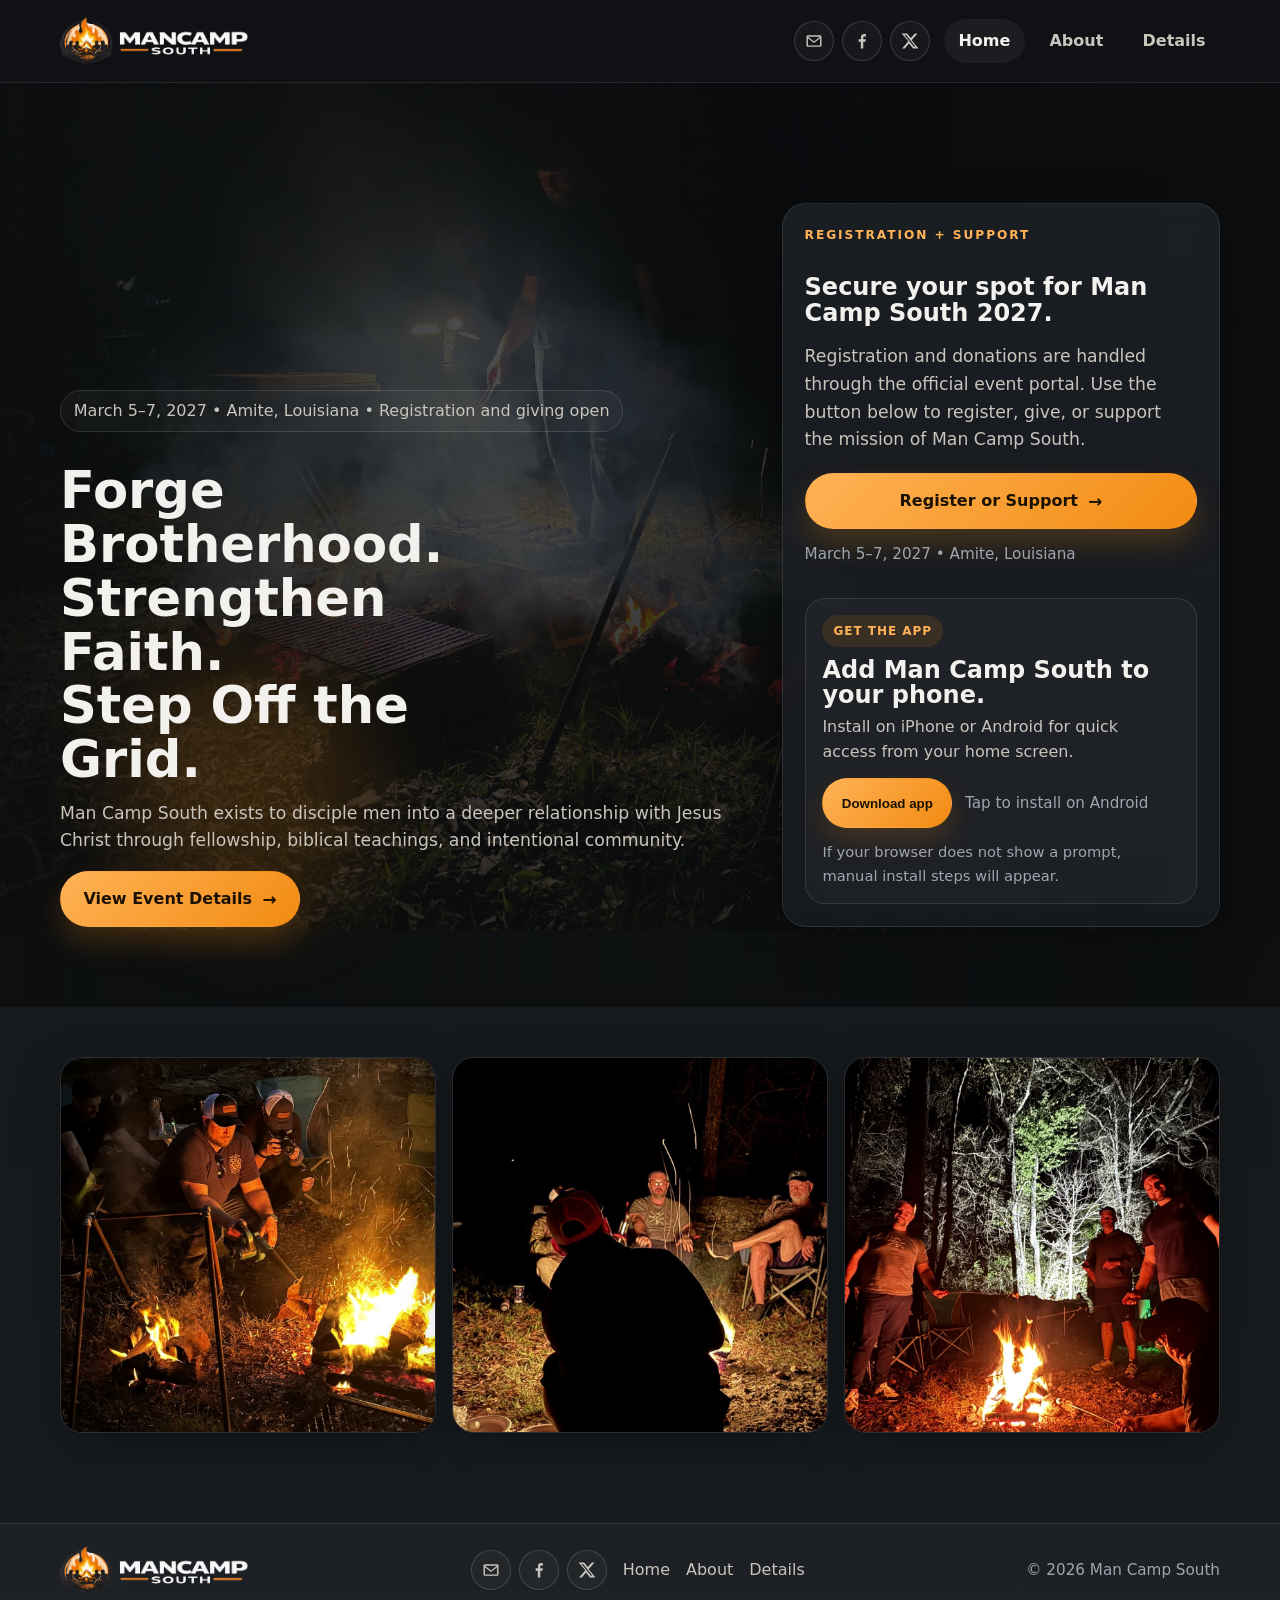
==== commit 54c20201: "Add files via upload" ====
--- a/index.html
+++ b/index.html
@@ -47,19 +47,19 @@
     <section class="hero hero-clean">
       <div class="container hero-inner hero-grid">
         <div class="hero-copy hero-copy-tight">
-          <div class="hero-kicker">March 5–7, 2027 • Amite, Louisiana • Registration open</div>
+          <div class="hero-kicker">March 5–7, 2027 • Amite, Louisiana • Registration and giving open</div>
           <h1>Forge Brotherhood.<br>Strengthen Faith.<br>Step Off the Grid.</h1>
           <p class="lead">Man Camp South exists to disciple men into a deeper relationship with Jesus Christ through fellowship, biblical teachings, and intentional community.</p>
           <div class="btn-row">
-            <a class="btn btn-secondary" href="/details/">View event details</a>
+            <a class="btn btn-primary btn-register-lg" href="/details/">View Event Details</a>
           </div>
         </div>
         <div class="hero-aside card glass-card registration-card" id="registration-widget">
-          <div class="eyebrow">Registration</div>
+          <div class="eyebrow">Registration + support</div>
           <h3>Secure your spot for Man Camp South 2027.</h3>
-          <p class="lead small-card-copy">Registration is handled through the official event portal. Use the button below to view ticket options and complete signup.</p>
+          <p class="lead small-card-copy">Registration and donations are handled through the official event portal. Use the button below to register, give, or support the mission of Man Camp South.</p>
           <div class="registration-actions">
-            <a class="btn btn-primary btn-register-lg" href="https://events.franklynsolutions.com/mancampsouth/mcs-2027" target="_blank" rel="noopener">Open registration</a>
+            <a class="btn btn-primary btn-register-lg" href="https://events.franklynsolutions.com/mancampsouth/mcs-2027" target="_blank" rel="noopener">Register or Support</a>
             <div class="small">March 5–7, 2027 • Amite, Louisiana</div>
           </div>
           <div class="install-panel" id="install-panel">
--- a/assets/css/styles.css
+++ b/assets/css/styles.css
@@ -676,3 +676,15 @@
 .nav-socials .social-link{
   border-radius:999px;
 }
+
+
+/* fixed hero background on desktop */
+@media (min-width:681px){
+  .hero:before,
+  .hero-subpage:before,
+  .hero-subpage.hero-subpage-home:before{
+    background-attachment:scroll, scroll, fixed;
+  }
+}
+
+.btn-inline{min-height:42px;padding:0 .95rem;font-size:.94rem}
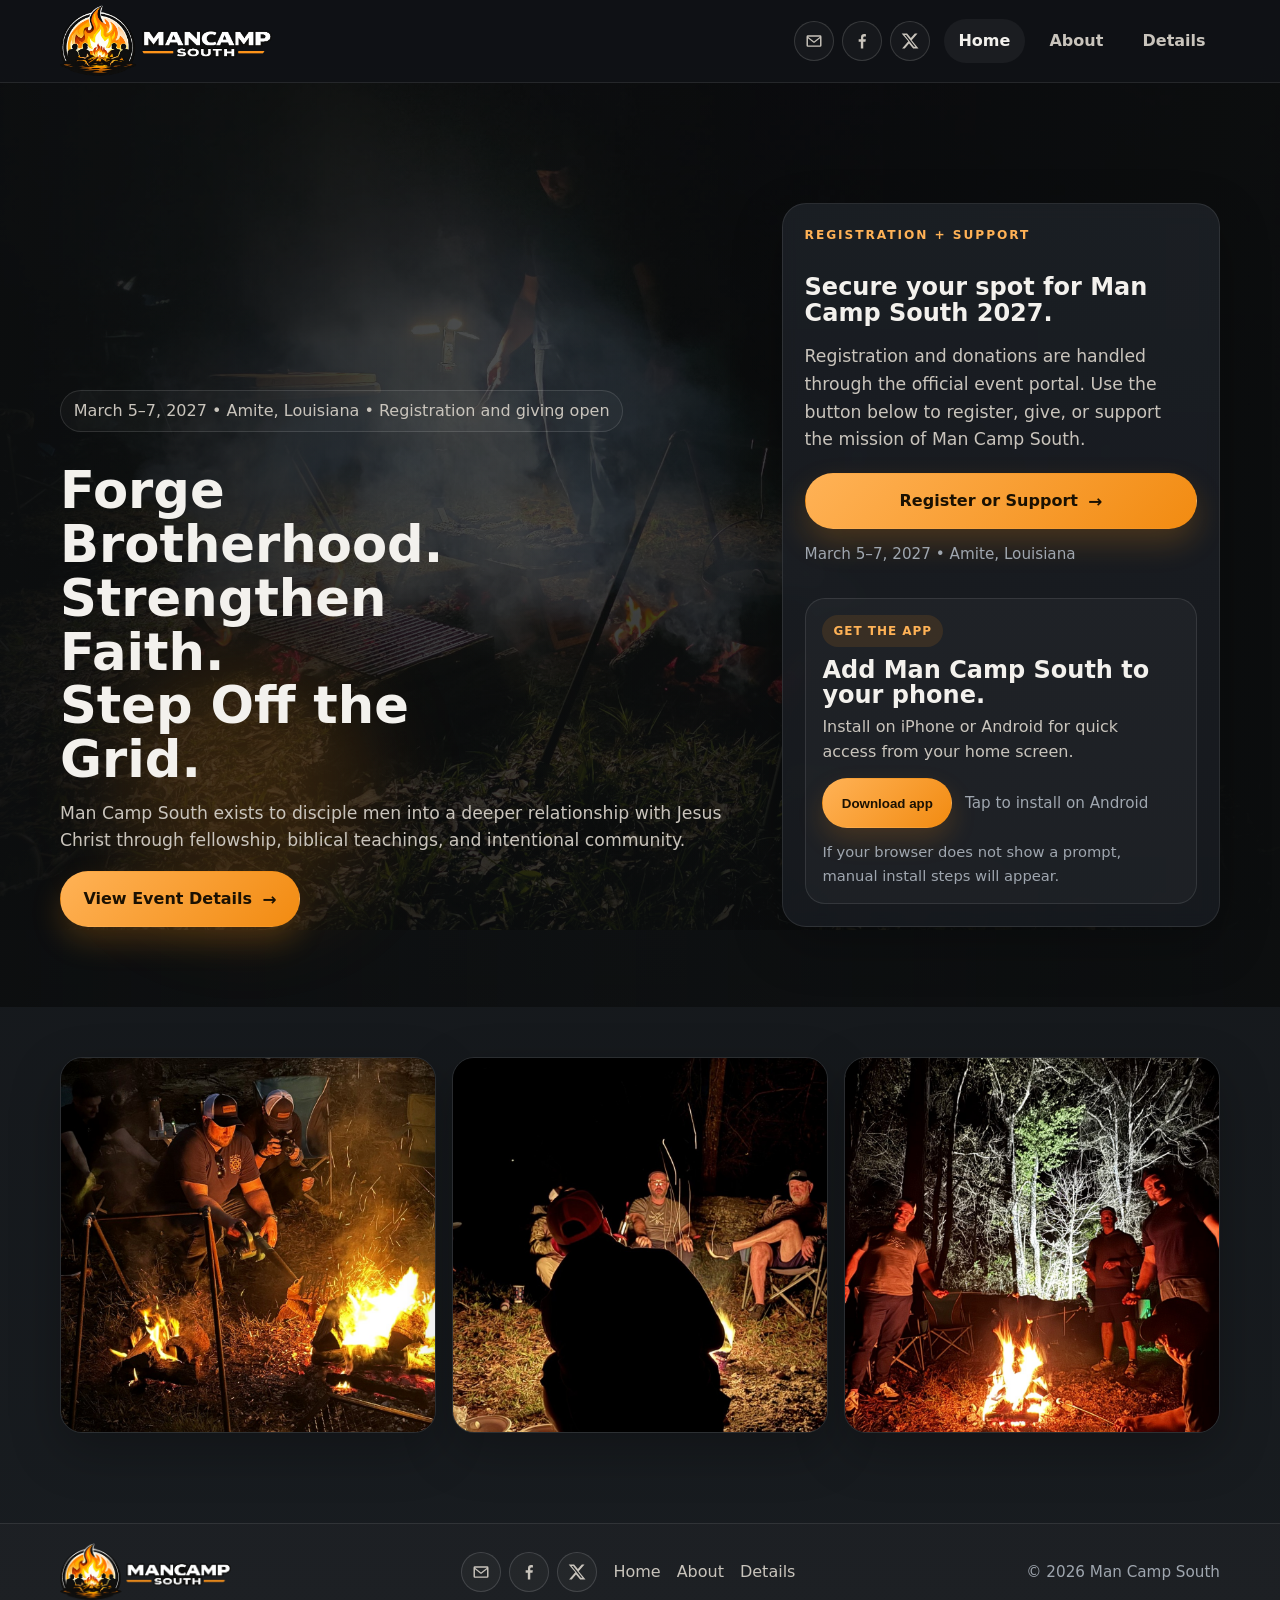
==== commit f3c9c680: "Add files via upload" ====
--- a/index.html
+++ b/index.html
@@ -22,7 +22,7 @@
   <header class="site-header">
   <div class="container header-inner">
     <a class="brand" href="/" aria-label="Man Camp South home">
-      <img src="assets/brand/logo-full.png" alt="Man Camp South logo" class="site-logo">
+      <img src="assets/brand/logo-header.png" alt="Man Camp South logo" class="site-logo">
     </a>
     <nav class="nav">
       <div class="nav-socials" aria-label="Contact and social links">
@@ -89,7 +89,7 @@
   <div class="container footer-inner">
     <div class="footer-brand-wrap">
       <a class="footer-brand" href="/" aria-label="Man Camp South home">
-        <img src="assets/brand/logo-full.png" alt="Man Camp South logo" class="footer-logo">
+        <img src="assets/brand/logo-header.png" alt="Man Camp South logo" class="footer-logo">
       </a>
     </div>
     <div class="footer-links-wrap">
--- a/assets/css/styles.css
+++ b/assets/css/styles.css
@@ -688,3 +688,43 @@
 }
 
 .btn-inline{min-height:42px;padding:0 .95rem;font-size:.94rem}
+
+
+/* v25 final header logo fix: use tightly-cropped logo-header.png */
+.brand {
+  display: inline-flex;
+  align-items: center;
+  flex: 0 0 auto;
+}
+
+.brand img.site-logo {
+  display: block;
+  width: auto !important;
+  height: 72px !important;
+  max-height: 72px !important;
+  max-width: 280px !important;
+  object-fit: contain;
+}
+
+.footer-logo {
+  display: block;
+  width: auto !important;
+  height: 58px !important;
+  max-height: 58px !important;
+  max-width: 260px !important;
+  object-fit: contain;
+}
+
+@media (max-width: 680px) {
+  .brand img.site-logo {
+    height: 56px !important;
+    max-height: 56px !important;
+    max-width: 190px !important;
+  }
+
+  .footer-logo {
+    height: 52px !important;
+    max-height: 52px !important;
+    max-width: 220px !important;
+  }
+}
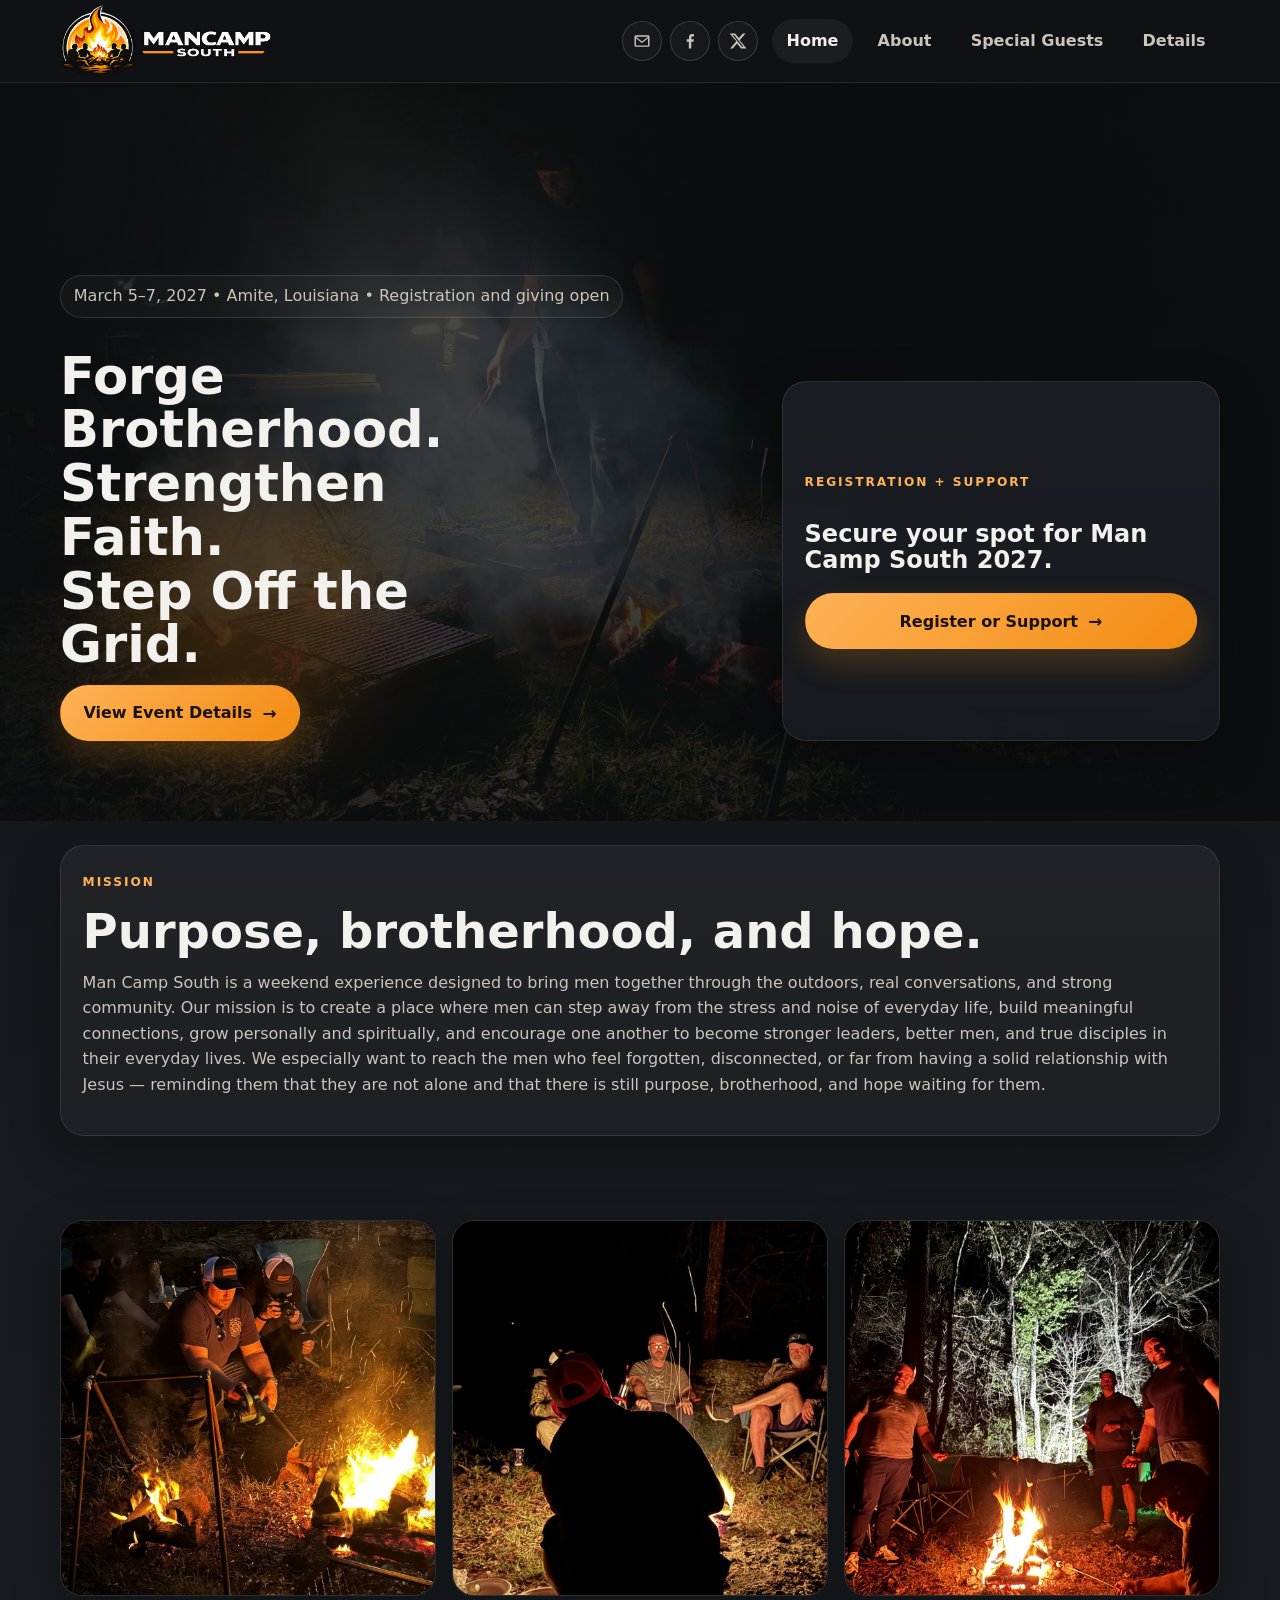
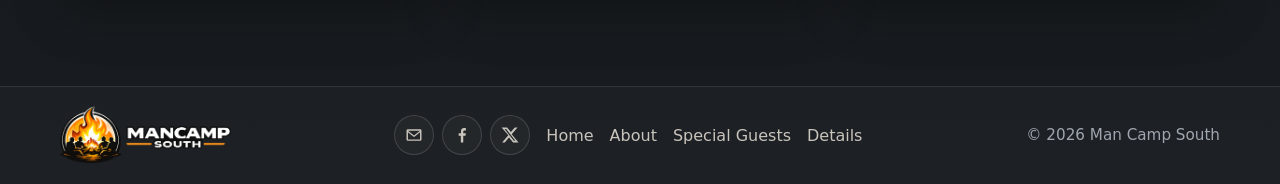
==== commit 1b517d2d: "Add files via upload" ====
--- a/index.html
+++ b/index.html
@@ -7,38 +7,31 @@
   <meta name="description" content="Faith-centered men’s camp in Amite City, Louisiana focused on discipleship, fellowship, and biblical teaching. March 5–7, 2027." />
   <meta property="og:title" content="Man Camp South 2027" />
   <meta property="og:description" content="Faith-centered men’s camp in Amite City, Louisiana focused on discipleship, fellowship, and biblical teaching. March 5–7, 2027." />
-  <meta property="og:image" content="assets/images/hero-home.jpg" />
-  <link rel="icon" href="favicon.png" type="image/png" />
-  <link rel="apple-touch-icon" href="icon-192.png" />
+  <meta property="og:image" content="./assets/images/hero-home.jpg" />
+  <link rel="icon" href="./favicon.png" type="image/png" />
+  <link rel="apple-touch-icon" href="./icon-192.png" />
   <meta name="theme-color" content="#141619" />
   <meta name="apple-mobile-web-app-capable" content="yes" />
   <meta name="apple-mobile-web-app-status-bar-style" content="black-translucent" />
-  <link rel="manifest" href="site.webmanifest" />
-  <link rel="stylesheet" href="assets/css/styles.css" />
-  <script defer src="assets/js/config.js"></script>
-  <script defer src="assets/js/site.js"></script>
+  <link rel="manifest" href="./site.webmanifest" />
+  <link rel="stylesheet" href="./assets/css/styles.css" />
+  <script defer src="./assets/js/config.js"></script>
+  <script defer src="./assets/js/site.js"></script>
 </head>
 <body>
-  <header class="site-header">
+<header class="site-header">
   <div class="container header-inner">
-    <a class="brand" href="/" aria-label="Man Camp South home">
-      <img src="assets/brand/logo-header.png" alt="Man Camp South logo" class="site-logo">
-    </a>
+    <a class="brand" href="./index.html" aria-label="Man Camp South home"><img src="./assets/brand/logo-header.png" alt="Man Camp South logo" class="site-logo"></a>
     <nav class="nav">
       <div class="nav-socials" aria-label="Contact and social links">
-        <a class="social-link social-link-header" href="mailto:mancampsouth@gmail.com" aria-label="Email Man Camp South">
-          <svg class="social-svg" viewBox="0 0 24 24" aria-hidden="true"><path d="M3 6.75A1.75 1.75 0 0 1 4.75 5h14.5A1.75 1.75 0 0 1 21 6.75v10.5A1.75 1.75 0 0 1 19.25 19H4.75A1.75 1.75 0 0 1 3 17.25V6.75Zm1.8.25 7.2 5.58L19.2 7H4.8Zm14.45 10.5V8.77l-6.71 5.2a.9.9 0 0 1-1.08 0l-6.71-5.2v8.73h14.5Z" fill="currentColor"/></svg>
-        </a>
-        <a class="social-link social-link-header" href="https://www.facebook.com/profile.php?id=61587904392355" target="_blank" rel="noopener" aria-label="Follow Man Camp South on Facebook">
-          <svg class="social-svg" viewBox="0 0 24 24" aria-hidden="true"><path d="M13.5 21v-8h2.7l.4-3h-3.1V8.1c0-.9.3-1.6 1.7-1.6h1.5V3.8c-.3 0-1.2-.1-2.2-.1-2.2 0-3.7 1.3-3.7 3.9V10H8v3h2.6v8h2.9Z" fill="currentColor"/></svg>
-        </a>
-        <a class="social-link social-link-header" href="https://x.com/mancampsouth" target="_blank" rel="noopener" aria-label="Follow Man Camp South on X">
-          <svg class="social-svg" viewBox="0 0 24 24" aria-hidden="true"><path d="M17.8 3H21l-7 8 8.2 10h-6.4L10.8 15 5.7 21H2.5l7.5-8.8L2 3h6.5l4.5 5.5L17.8 3Zm-1.1 16h1.8L7.4 4.9H5.5L16.7 19Z" fill="currentColor"/></svg>
-        </a>
+        <a class="social-link social-link-header" href="mailto:mancampsouth@gmail.com" aria-label="Email Man Camp South"><svg class="social-svg" viewBox="0 0 24 24" aria-hidden="true"><path d="M3 6.75A1.75 1.75 0 0 1 4.75 5h14.5A1.75 1.75 0 0 1 21 6.75v10.5A1.75 1.75 0 0 1 19.25 19H4.75A1.75 1.75 0 0 1 3 17.25V6.75Zm1.8.25 7.2 5.58L19.2 7H4.8Zm14.45 10.5V8.77l-6.71 5.2a.9.9 0 0 1-1.08 0l-6.71-5.2v8.73h14.5Z" fill="currentColor"/></svg></a>
+        <a class="social-link social-link-header" href="https://www.facebook.com/profile.php?id=61587904392355" target="_blank" rel="noopener" aria-label="Follow Man Camp South on Facebook"><svg class="social-svg" viewBox="0 0 24 24" aria-hidden="true"><path d="M13.5 21v-8h2.7l.4-3h-3.1V8.1c0-.9.3-1.6 1.7-1.6h1.5V3.8c-.3 0-1.2-.1-2.2-.1-2.2 0-3.7 1.3-3.7 3.9V10H8v3h2.6v8h2.9Z" fill="currentColor"/></svg></a>
+        <a class="social-link social-link-header" href="https://x.com/mancampsouth" target="_blank" rel="noopener" aria-label="Follow Man Camp South on X"><svg class="social-svg" viewBox="0 0 24 24" aria-hidden="true"><path d="M17.8 3H21l-7 8 8.2 10h-6.4L10.8 15 5.7 21H2.5l7.5-8.8L2 3h6.5l4.5 5.5L17.8 3Zm-1.1 16h1.8L7.4 4.9H5.5L16.7 19Z" fill="currentColor"/></svg></a>
       </div>
-      <a class="active" href="/">Home</a>
-      <a href="/about/">About</a>
-      <a href="/details/">Details</a>
+      <a class="active" href="./index.html">Home</a>
+      <a href="./about.html">About</a>
+      <a href="./guests.html">Special Guests</a>
+      <a href="./details.html">Details</a>
     </nav>
   </div>
 </header>
@@ -49,82 +42,42 @@
         <div class="hero-copy hero-copy-tight">
           <div class="hero-kicker">March 5–7, 2027 • Amite, Louisiana • Registration and giving open</div>
           <h1>Forge Brotherhood.<br>Strengthen Faith.<br>Step Off the Grid.</h1>
-          <p class="lead">Man Camp South exists to disciple men into a deeper relationship with Jesus Christ through fellowship, biblical teachings, and intentional community.</p>
-          <div class="btn-row">
-            <a class="btn btn-primary btn-register-lg" href="/details/">View Event Details</a>
-          </div>
+          <div class="btn-row"><a class="btn btn-primary btn-register-lg" href="./details.html">View Event Details</a></div>
         </div>
         <div class="hero-aside card glass-card registration-card" id="registration-widget">
           <div class="eyebrow">Registration + support</div>
           <h3>Secure your spot for Man Camp South 2027.</h3>
-          <p class="lead small-card-copy">Registration and donations are handled through the official event portal. Use the button below to register, give, or support the mission of Man Camp South.</p>
-          <div class="registration-actions">
-            <a class="btn btn-primary btn-register-lg" href="https://events.franklynsolutions.com/mancampsouth/mcs-2027" target="_blank" rel="noopener">Register or Support</a>
-            <div class="small">March 5–7, 2027 • Amite, Louisiana</div>
-          </div>
-          <div class="install-panel" id="install-panel">
-            <div class="install-badge">Get the app</div>
-            <h3>Add Man Camp South to your phone.</h3>
-            <p class="small-card-copy">Install on iPhone or Android for quick access from your home screen.</p>
-            <div class="install-actions">
-              <button class="btn btn-primary" type="button" id="install-app-btn">Download app</button>
-              <div class="small" id="install-status">Works on iPhone and Android</div>
-            </div>
-            <div class="install-help" id="install-help" hidden></div>
-          </div>
+          <div class="registration-actions"><a class="btn btn-primary btn-register-lg" href="https://events.franklynsolutions.com/mancampsouth/mcs-2027" target="_blank" rel="noopener">Register or Support</a></div>
         </div>
       </div>
     </section>
-
+    <section class="section-tight section-first-after-hero">
+      <div class="container">
+        <div class="card">
+          <div class="eyebrow">Mission</div>
+          <h2>Purpose, brotherhood, and hope.</h2>
+          <p>Man Camp South is a weekend experience designed to bring men together through the outdoors, real conversations, and strong community. Our mission is to create a place where men can step away from the stress and noise of everyday life, build meaningful connections, grow personally and spiritually, and encourage one another to become stronger leaders, better men, and true disciples in their everyday lives. We especially want to reach the men who feel forgotten, disconnected, or far from having a solid relationship with Jesus — reminding them that they are not alone and that there is still purpose, brotherhood, and hope waiting for them.</p>
+        </div>
+      </div>
+    </section>
     <section class="section-sm">
       <div class="container gallery-band gallery-band-polished gallery-band-centered">
-        <img src="assets/images/steaks-vertical-card.jpg" alt="Preparing food over the fire">
-        <img src="assets/images/campfire-wide-card.jpg" alt="Campfire cooking scene at night">
-        <img src="assets/images/pot-vertical-card.jpg" alt="Dutch oven over the fire">
+        <img src="./assets/images/steaks-vertical-card.jpg" alt="Preparing food over the fire">
+        <img src="./assets/images/campfire-wide-card.jpg" alt="Campfire cooking scene at night">
+        <img src="./assets/images/pot-vertical-card.jpg" alt="Dutch oven over the fire">
       </div>
     </section>
   </main>
-
-  <footer class="site-footer">
+<footer class="site-footer">
   <div class="container footer-inner">
-    <div class="footer-brand-wrap">
-      <a class="footer-brand" href="/" aria-label="Man Camp South home">
-        <img src="assets/brand/logo-header.png" alt="Man Camp South logo" class="footer-logo">
-      </a>
-    </div>
-    <div class="footer-links-wrap">
-      <div class="footer-row">
-        <div class="footer-socials" aria-label="Contact and social links">
-          <a class="social-link social-link-footer" href="mailto:mancampsouth@gmail.com" aria-label="Email Man Camp South">
-            <svg class="social-svg" viewBox="0 0 24 24" aria-hidden="true"><path d="M3 6.75A1.75 1.75 0 0 1 4.75 5h14.5A1.75 1.75 0 0 1 21 6.75v10.5A1.75 1.75 0 0 1 19.25 19H4.75A1.75 1.75 0 0 1 3 17.25V6.75Zm1.8.25 7.2 5.58L19.2 7H4.8Zm14.45 10.5V8.77l-6.71 5.2a.9.9 0 0 1-1.08 0l-6.71-5.2v8.73h14.5Z" fill="currentColor"/></svg>
-          </a>
-          <a class="social-link social-link-footer" href="https://www.facebook.com/profile.php?id=61587904392355" target="_blank" rel="noopener" aria-label="Follow Man Camp South on Facebook">
-            <svg class="social-svg" viewBox="0 0 24 24" aria-hidden="true"><path d="M13.5 21v-8h2.7l.4-3h-3.1V8.1c0-.9.3-1.6 1.7-1.6h1.5V3.8c-.3 0-1.2-.1-2.2-.1-2.2 0-3.7 1.3-3.7 3.9V10H8v3h2.6v8h2.9Z" fill="currentColor"/></svg>
-          </a>
-          <a class="social-link social-link-footer" href="https://x.com/mancampsouth" target="_blank" rel="noopener" aria-label="Follow Man Camp South on X">
-            <svg class="social-svg" viewBox="0 0 24 24" aria-hidden="true"><path d="M17.8 3H21l-7 8 8.2 10h-6.4L10.8 15 5.7 21H2.5l7.5-8.8L2 3h6.5l4.5 5.5L17.8 3Zm-1.1 16h1.8L7.4 4.9H5.5L16.7 19Z" fill="currentColor"/></svg>
-          </a>
-        </div>
-        <div class="footer-links">
-          <a href="/">Home</a>
-          <a href="/about/">About</a>
-          <a href="/details/">Details</a>
-        </div>
-      </div>
-    </div>
+    <div class="footer-brand-wrap"><a class="footer-brand" href="./index.html" aria-label="Man Camp South home"><img src="./assets/brand/logo-header.png" alt="Man Camp South logo" class="footer-logo"></a></div>
+    <div class="footer-links-wrap"><div class="footer-row"><div class="footer-socials" aria-label="Contact and social links">
+        <a class="social-link social-link-footer" href="mailto:mancampsouth@gmail.com" aria-label="Email Man Camp South"><svg class="social-svg" viewBox="0 0 24 24" aria-hidden="true"><path d="M3 6.75A1.75 1.75 0 0 1 4.75 5h14.5A1.75 1.75 0 0 1 21 6.75v10.5A1.75 1.75 0 0 1 19.25 19H4.75A1.75 1.75 0 0 1 3 17.25V6.75Zm1.8.25 7.2 5.58L19.2 7H4.8Zm14.45 10.5V8.77l-6.71 5.2a.9.9 0 0 1-1.08 0l-6.71-5.2v8.73h14.5Z" fill="currentColor"/></svg></a>
+        <a class="social-link social-link-footer" href="https://www.facebook.com/profile.php?id=61587904392355" target="_blank" rel="noopener" aria-label="Follow Man Camp South on Facebook"><svg class="social-svg" viewBox="0 0 24 24" aria-hidden="true"><path d="M13.5 21v-8h2.7l.4-3h-3.1V8.1c0-.9.3-1.6 1.7-1.6h1.5V3.8c-.3 0-1.2-.1-2.2-.1-2.2 0-3.7 1.3-3.7 3.9V10H8v3h2.6v8h2.9Z" fill="currentColor"/></svg></a>
+        <a class="social-link social-link-footer" href="https://x.com/mancampsouth" target="_blank" rel="noopener" aria-label="Follow Man Camp South on X"><svg class="social-svg" viewBox="0 0 24 24" aria-hidden="true"><path d="M17.8 3H21l-7 8 8.2 10h-6.4L10.8 15 5.7 21H2.5l7.5-8.8L2 3h6.5l4.5 5.5L17.8 3Zm-1.1 16h1.8L7.4 4.9H5.5L16.7 19Z" fill="currentColor"/></svg></a>
+      </div><div class="footer-links"><a href="./index.html">Home</a><a href="./about.html">About</a><a href="./guests.html">Special Guests</a><a href="./details.html">Details</a></div></div></div>
     <div class="small">© <span id="year"></span> Man Camp South</div>
   </div>
 </footer>
-  <div class="install-modal" id="install-modal" hidden>
-    <div class="install-dialog">
-      <div class="install-badge">Install Man Camp South</div>
-      <h3 id="install-modal-title">Add this site to your home screen</h3>
-      <p id="install-modal-copy">Use the steps below to install the site like an app.</p>
-      <div class="install-steps" id="install-steps"></div>
-      <div class="btn-row">
-        <button class="btn btn-primary" type="button" id="install-close-btn">Done</button>
-      </div>
-    </div>
-  </div>
 </body>
 </html>
--- a/assets/css/styles.css
+++ b/assets/css/styles.css
@@ -728,3 +728,113 @@
     max-width: 220px !important;
   }
 }
+
+
+/* v31 details page balance + simplified arrival */
+.details-top-grid{
+  grid-template-columns:minmax(0,1.08fr) minmax(320px,.92fr);
+}
+.details-pricing-card{
+  display:flex;
+  flex-direction:column;
+  justify-content:center;
+}
+.details-pricing-card #pricing-grid{
+  grid-template-columns:1fr;
+}
+.details-pricing-card #pricing-grid .card.flat{
+  display:grid;
+  grid-template-columns:auto 1fr;
+  align-items:center;
+  gap:1rem;
+  padding:1.15rem;
+  background:linear-gradient(135deg,rgba(242,139,17,.13),rgba(255,255,255,.035));
+  border-color:rgba(242,139,17,.24);
+}
+.details-pricing-card #pricing-grid h3,
+.details-pricing-card #pricing-grid p{
+  margin:0;
+}
+.gate-section{
+  padding-top:20px;
+  padding-bottom:24px;
+}
+.gate-callout{
+  max-width:760px;
+  margin:0 auto;
+  text-align:center;
+  background:linear-gradient(135deg,rgba(242,139,17,.16),rgba(255,255,255,.035));
+  border-color:rgba(242,139,17,.26);
+}
+.gate-callout h2{
+  margin-bottom:0;
+}
+.packing-section{
+  padding-top:32px;
+}
+.packing-card{
+  padding:1.6rem;
+}
+.packing-header{
+  display:flex;
+  justify-content:space-between;
+  gap:1.5rem;
+  align-items:end;
+  margin-bottom:1.35rem;
+}
+.packing-header .small{
+  max-width:36ch;
+  margin:0;
+}
+.packing-layout{
+  display:grid;
+  grid-template-columns:minmax(260px,.72fr) minmax(0,1.28fr);
+  gap:1.25rem;
+  align-items:start;
+}
+.bring-list-large{
+  padding:1.05rem;
+  border:1px solid var(--line);
+  border-radius:20px;
+  background:rgba(255,255,255,.025);
+}
+.bring-list-large > div{
+  padding:.35rem 0;
+}
+.faq-grid-balanced{
+  grid-template-columns:repeat(2,minmax(0,1fr));
+  gap:.85rem;
+  margin-top:.35rem;
+}
+.faq-grid-balanced .card.flat{
+  padding:1rem;
+  box-shadow:none;
+}
+.faq-grid-balanced h3{
+  font-size:1rem;
+  margin-bottom:.35rem;
+}
+.faq-grid-balanced p{
+  margin-bottom:0;
+}
+@media (max-width:980px){
+  .details-top-grid,
+  .packing-layout{
+    grid-template-columns:1fr;
+  }
+  .packing-header{
+    align-items:start;
+    flex-direction:column;
+  }
+}
+@media (max-width:680px){
+  .packing-card{
+    padding:1.2rem;
+  }
+  .faq-grid-balanced{
+    grid-template-columns:1fr;
+  }
+  .gate-section{
+    padding-top:12px;
+  }
+}
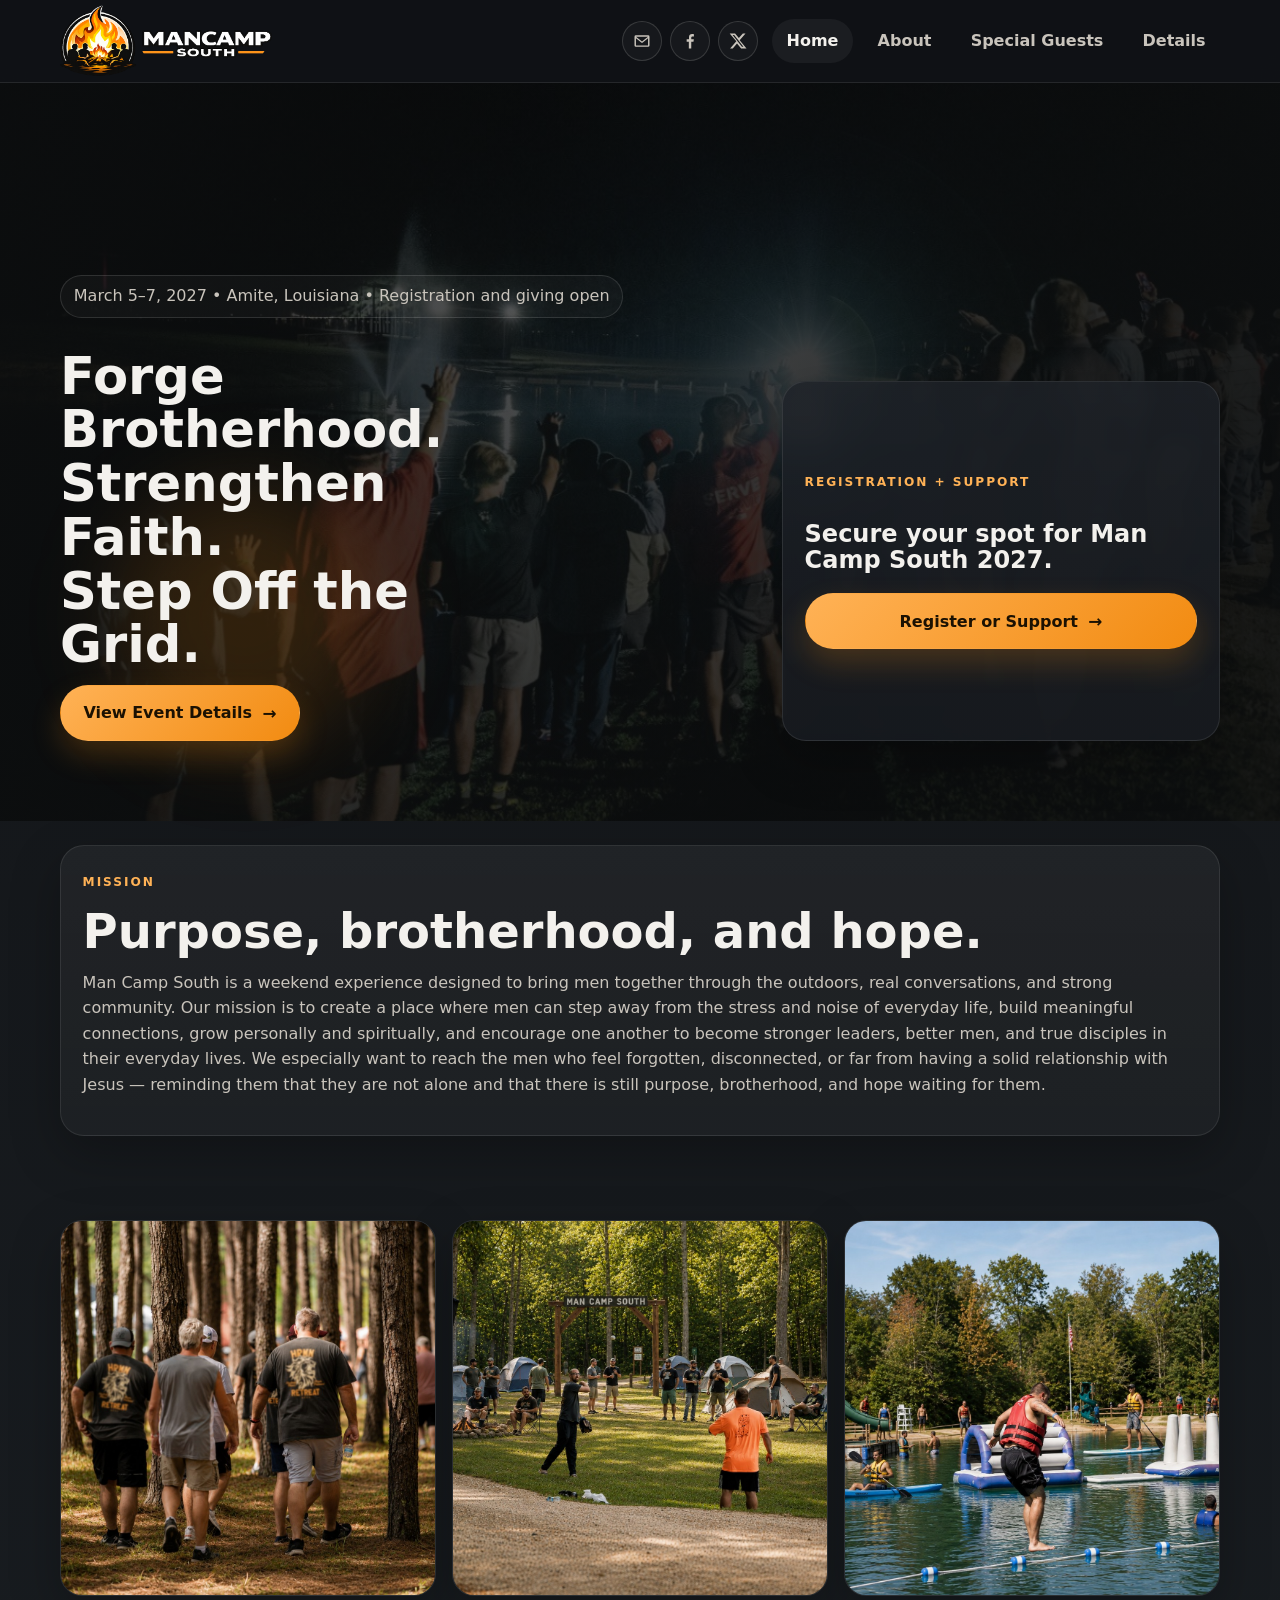
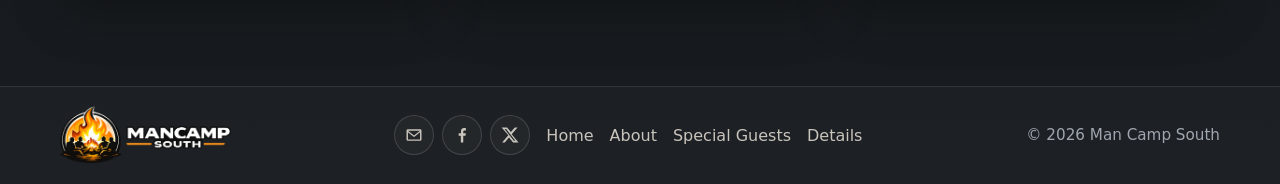
==== commit bdaf1681: "Add files via upload" ====
--- a/index.html
+++ b/index.html
@@ -7,7 +7,7 @@
   <meta name="description" content="Faith-centered men’s camp in Amite City, Louisiana focused on discipleship, fellowship, and biblical teaching. March 5–7, 2027." />
   <meta property="og:title" content="Man Camp South 2027" />
   <meta property="og:description" content="Faith-centered men’s camp in Amite City, Louisiana focused on discipleship, fellowship, and biblical teaching. March 5–7, 2027." />
-  <meta property="og:image" content="./assets/images/hero-home.jpg" />
+  <meta property="og:image" content="./assets/images/nighttime-lakeside-gathering.jpg" />
   <link rel="icon" href="./favicon.png" type="image/png" />
   <link rel="apple-touch-icon" href="./icon-192.png" />
   <meta name="theme-color" content="#141619" />
@@ -62,9 +62,9 @@
     </section>
     <section class="section-sm">
       <div class="container gallery-band gallery-band-polished gallery-band-centered">
-        <img src="./assets/images/steaks-vertical-card.jpg" alt="Preparing food over the fire">
-        <img src="./assets/images/campfire-wide-card.jpg" alt="Campfire cooking scene at night">
-        <img src="./assets/images/pot-vertical-card.jpg" alt="Dutch oven over the fire">
+        <img src="./assets/images/men-walking-through-pines.jpg" alt="Men walking together through the pine woods" style="object-position:38% center">
+        <img src="./assets/images/man-camp-south-campsite-game.jpg" alt="Men gathered for a campsite game at Man Camp South" style="object-position:52% center">
+        <img src="./assets/images/lake-water-activities.jpg" alt="Men enjoying water activities at the camp lake" style="object-position:50% center">
       </div>
     </section>
   </main>
--- a/assets/css/styles.css
+++ b/assets/css/styles.css
@@ -98,7 +98,7 @@
   background:
     linear-gradient(90deg, rgba(12,14,15,.9) 0%, rgba(12,14,15,.62) 42%, rgba(12,14,15,.9) 100%),
     linear-gradient(180deg, rgba(12,14,15,.15), rgba(12,14,15,.55)),
-    url('../images/hero-home.jpg') center/cover no-repeat;
+    url('../images/nighttime-lakeside-gathering.jpg') 54% center/cover no-repeat;
 }
 .hero:after{
   content:"";position:absolute;left:9%;bottom:10%;width:260px;height:260px;border-radius:50%;
@@ -370,7 +370,7 @@
   background:
     linear-gradient(90deg, rgba(12,14,15,.9) 0%, rgba(12,14,15,.62) 42%, rgba(12,14,15,.9) 100%),
     linear-gradient(180deg, rgba(12,14,15,.15), rgba(12,14,15,.55)),
-    url('../images/hero-home.jpg') center/cover no-repeat;
+    url('../images/nighttime-lakeside-gathering.jpg') 54% center/cover no-repeat;
 }
 .hero-subpage.hero-subpage-home .hero-inner{
   padding:4.75rem 0 3.25rem;
